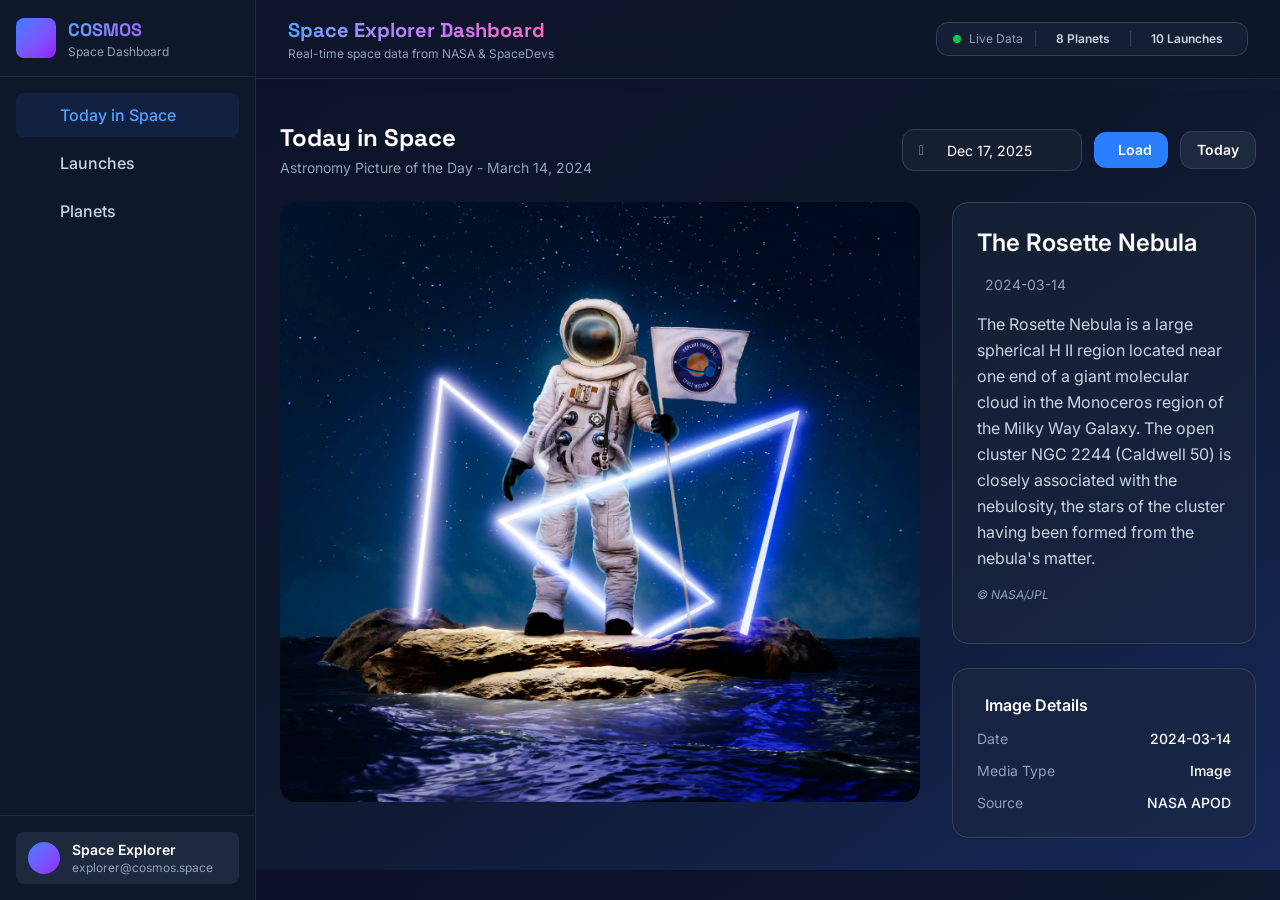
==== Cosmos Space Dashboard/index.html @ 1418f184 "cosmos space dashboard" ====
<!DOCTYPE html>
<html lang="en">
  <head>
    <meta charset="UTF-8" />
    <meta name="viewport" content="width=device-width, initial-scale=1.0" />
    <title>COSMOS - Space Dashboard</title>
    <link rel="icon" href="./assets/images/favicon.png" />
    <script>
      window.FontAwesomeConfig = { autoReplaceSvg: "nest" };
    </script>
    <script
      src="https://cdnjs.cloudflare.com/ajax/libs/font-awesome/6.4.0/js/all.min.js"
      crossorigin="anonymous"
      referrerpolicy="no-referrer"
    ></script>
    <link rel="preconnect" href="https://fonts.googleapis.com" />
    <link rel="preconnect" href="https://fonts.gstatic.com" crossorigin />
    <link
      href="https://fonts.googleapis.com/css2?family=Space+Grotesk:wght@300;400;500;600;700&family=Inter:wght@300;400;500;600;700&display=swap"
      rel="stylesheet"
    />
    <link rel="stylesheet" crossorigin href="./assets/css/style.css" />
  
  </head>
  <body
    class="bg-linear-to-br from-space-dark via-slate-900 to-space-blue font-inter text-white"
  >
    <aside
      id="sidebar"
      class="fixed top-0 left-0 h-full w-64 bg-slate-900 border-r border-slate-800 flex flex-col transition-transform duration-300 sidebar-mobile"
    >
      <div class="p-4 border-b border-slate-800">
        <div class="flex items-center space-x-3">
          <div
            class="w-10 h-10 bg-linear-to-br from-blue-500 to-purple-600 rounded-lg flex items-center justify-center"
          >
            <i class="fas fa-rocket text-white text-lg"></i>
          </div>
          <div>
            <h1
              class="text-lg font-space font-bold bg-linear-to-r from-blue-400 to-purple-500 bg-clip-text text-transparent"
            >
              COSMOS
            </h1>
            <p class="text-xs text-slate-400">Space Dashboard</p>
          </div>
        </div>
      </div>
      <nav class="flex-1 p-4 space-y-1 overflow-y-auto">
        <a
          href="#"
          onclick="showSection('today-in-space');"
          data-section="today-in-space"
          class="nav-link flex items-center space-x-3 px-3 py-2.5 bg-blue-500/10 text-blue-400 rounded-lg font-medium transition-colors"
        >
          <i class="fas fa-image w-5"></i>
          <span>Today in Space</span>
        </a>
        <a
          href="#"
          onclick="showSection('launches');"
          data-section="launches"
          class="nav-link flex items-center space-x-3 px-3 py-2.5 text-slate-300 hover:bg-slate-800 rounded-lg font-medium transition-colors"
        >
          <i class="fas fa-rocket w-5"></i>
          <span>Launches</span>
        </a>
        <a
          href="#"
          data-section="planets"
          onclick="showSection('planets');"
          class="nav-link flex items-center space-x-3 px-3 py-2.5 text-slate-300 hover:bg-slate-800 rounded-lg font-medium transition-colors"
        >
          <i class="fas fa-globe w-5"></i>
          <span>Planets</span>
        </a>
      </nav>
      <div class="p-4 border-t border-slate-800">
        <div
          class="flex items-center space-x-3 px-3 py-2 bg-slate-800 rounded-lg cursor-pointer hover:bg-slate-700 transition-colors"
        >
          <div
            class="w-8 h-8 bg-linear-to-br from-blue-500 to-purple-600 rounded-full flex items-center justify-center"
          >
            <i class="fas fa-user text-white text-sm"></i>
          </div>
          <div class="flex-1">
            <p class="text-sm font-semibold">Space Explorer</p>
            <p class="text-xs text-slate-400">explorer@cosmos.space</p>
          </div>
          <i class="fas fa-ellipsis-v text-slate-400"></i>
        </div>
      </div>
    </aside>
    <header
      id="header"
      class="fixed top-0 left-0 lg:left-64 right-0 z-40 bg-slate-900/95 backdrop-blur-md border-b border-slate-800"
    >
      <div class="px-4 lg:px-8 py-4">
        <div class="flex items-center justify-between">
          <div class="flex items-center space-x-3 lg:space-x-6">
            <button
              id="sidebar-toggle"
              class="lg:hidden w-10 h-10 flex items-center justify-center bg-slate-800 rounded-lg hover:bg-slate-700 transition-colors"
            >
              <i class="fas fa-bars text-white"></i>
            </button>
            <div>
              <h2
                class="text-lg lg:text-xl font-space font-bold bg-linear-to-r from-blue-400 via-purple-400 to-pink-400 bg-clip-text text-transparent"
              >
                Space Explorer Dashboard
              </h2>
              <p class="text-xs text-slate-400 mt-0.5 hidden sm:block">
                Real-time space data from NASA & SpaceDevs
              </p>
            </div>
          </div>
          <div class="flex items-center space-x-2 md:space-x-4">
            <div
              class="flex items-center space-x-2 md:space-x-3 px-2 md:px-4 py-2 bg-slate-800/50 border border-slate-700 rounded-xl"
            >
              <div class="flex items-center space-x-1 md:space-x-2">
                <div
                  class="w-2 h-2 bg-green-500 rounded-full animate-pulse"
                ></div>
                <span class="text-xs text-slate-400 hidden sm:inline"
                  >Live Data</span
                >
              </div>
              <div class="w-px h-4 bg-slate-700 hidden sm:block"></div>
              <div class="flex items-center space-x-1 md:space-x-2">
                <i class="fas fa-globe text-blue-400 text-sm"></i>
                <span
                  class="text-xs text-slate-300 font-semibold hidden sm:inline"
                  >8 Planets</span
                >
                <span class="text-xs text-slate-300 font-semibold sm:hidden"
                  >8</span
                >
              </div>
              <div class="w-px h-4 bg-slate-700 hidden sm:block"></div>
              <div class="flex items-center space-x-1 md:space-x-2">
                <i class="fas fa-rocket text-purple-400 text-sm"></i>
                <span
                  class="text-xs text-slate-300 font-semibold hidden sm:inline"
                  id="launches-count"
                  >10 Launches</span
                >
                <span
                  class="text-xs text-slate-300 font-semibold sm:hidden"
                  id="launches-count-mobile"
                  >10</span
                >
              </div>
            </div>
          </div>
        </div>
      </div>
    </header>

    <div class="ml-0 lg:ml-64 mt-[90px]">
      <section
        id="today-in-space"
        data-section="today-in-space"
        class="app-section min-h-screen py-4 lg:py-8 px-4 lg:px-6 bg-slate-900/50"
      >
        <div class="max-w-7xl mx-auto">
          <div
            class="flex flex-col sm:flex-row sm:items-center sm:justify-between gap-4 mb-6"
          >
            <div>
              <h2 class="text-xl md:text-2xl font-space font-bold mb-1">
                Today in Space
              </h2>
              <p id="apod-date" class="text-slate-400 text-xs md:text-sm">
                Astronomy Picture of the Day - March 14, 2024
              </p>
            </div>
            <div class="flex items-center space-x-2 md:space-x-3">
              <label for="apod-date-input" class="date-input-wrapper">
                <input
                  type="date"
                  id="apod-date-input"
                  class="custom-date-input"
                  value="2024-03-14"
                  max=""
                  min="1995-06-16"
                />
                <span class="text-sm">Dec 17, 2025</span>
              </label>
              <button
                id="load-date-btn"
                class="px-3 md:px-4 py-2 bg-blue-500 rounded-xl hover:bg-blue-600 transition-colors font-semibold text-sm flex items-center space-x-1 md:space-x-2"
              >
                <i class="fas fa-search"></i>
                <span class="hidden sm:inline">Load</span>
              </button>
              <button
                id="today-apod-btn"
                class="px-3 md:px-4 py-2 bg-slate-800 border border-slate-700 rounded-xl hover:bg-slate-700 transition-colors font-semibold text-sm"
              >
                Today
              </button>
            </div>
          </div>
          <div class="grid grid-cols-1 xl:grid-cols-3 gap-4 md:gap-6 lg:gap-8">
            <div class="xl:col-span-2">
              <div
                id="apod-image-container"
                class="relative rounded-2xl overflow-hidden group h-[300px] md:h-[400px] lg:h-[600px] bg-slate-800/50 flex items-center justify-center"
              >
                <div id="apod-loading" class="text-center hidden">
                  <i
                    class="fas fa-spinner fa-spin text-4xl text-blue-400 mb-4"
                  ></i>
                  <p class="text-slate-400">Loading today's image...</p>
                </div>
                <!-- Using a placeholder image or one from assets if available. Using a reliable external placeholder for now or a relative path if we knew one. Sticking to a colored placeholder div if no image, but let's try a realistic placeholder or just the rocket icon style used elsewhere if we want to be safe. But user wants design. I'll use a relative path assuming assets exist or a generic space placeholder. -->
                <img
                  id="apod-image"
                  class="w-full h-full object-cover"
                  src="./assets/images/placeholder.webp"
                  alt="Astronomy Picture of the Day"
                />
                <div
                  class="absolute inset-0 bg-linear-to-t from-black/80 via-transparent to-transparent opacity-0 group-hover:opacity-100 transition-opacity"
                >
                  <div class="absolute bottom-6 left-6 right-6">
                    <button
                      class="w-full py-3 bg-white/10 backdrop-blur-md rounded-lg font-semibold hover:bg-white/20 transition-colors"
                    >
                      <i class="fas fa-expand mr-2"></i>View Full Resolution
                    </button>
                  </div>
                </div>
              </div>
            </div>
            <div class="space-y-4 md:space-y-6">
              <div
                class="bg-slate-800/50 border border-slate-700 rounded-xl md:rounded-2xl p-4 md:p-6"
              >
                <h3
                  id="apod-title"
                  class="text-lg md:text-2xl font-semibold mb-3 md:mb-4"
                >
                  The Rosette Nebula
                </h3>
                <div
                  class="flex items-center space-x-4 mb-4 text-sm text-slate-400"
                >
                  <span id="apod-date-detail"
                    ><i class="far fa-calendar mr-2"></i>
                    
                    <span class="date-text">2024-03-14</span>
                    </span
                  >
                </div>
                <p
                  id="apod-explanation"
                  class="text-slate-300 leading-relaxed mb-4"
                >
                  The Rosette Nebula is a large spherical H II region located
                  near one end of a giant molecular cloud in the Monoceros
                  region of the Milky Way Galaxy. The open cluster NGC 2244
                  (Caldwell 50) is closely associated with the nebulosity, the
                  stars of the cluster having been formed from the nebula's
                  matter.
                </p>
                <div
                  id="apod-copyright"
                  class="text-xs text-slate-400 italic mb-4"
                >
                  &copy; NASA/JPL
                </div>
              </div>
              <div
                class="bg-slate-800/50 border border-slate-700 rounded-2xl p-6"
              >
                <h4 class="font-semibold mb-3 flex items-center">
                  <i class="fas fa-info-circle text-blue-400 mr-2"></i>
                  Image Details
                </h4>
                <div class="space-y-3 text-sm">
                  <div class="flex justify-between">
                    <span class="text-slate-400">Date</span>
                    <span id="apod-date-info" class="font-medium"
                      >2024-03-14</span
                    >
                  </div>
                  <div class="flex justify-between">
                    <span class="text-slate-400">Media Type</span>
                    <span id="apod-media-type" class="font-medium">Image</span>
                  </div>
                  <div class="flex justify-between">
                    <span class="text-slate-400">Source</span>
                    <span class="font-medium">NASA APOD</span>
                  </div>
                </div>
              </div>
            </div>
          </div>
        </div>
      </section>

      <section
        id="launches"
        data-section="launches"
        class="app-section hidden py-4 lg:py-8 px-4 lg:px-6 bg-slate-900/50"
      >
        <div class="max-w-7xl mx-auto">
          <div class="mb-6 md:mb-8">
            <h2 class="text-2xl md:text-3xl font-space font-bold mb-2">
              Upcoming Launches
            </h2>
            <p class="text-slate-400 text-sm md:text-base">
              Real-time tracking of the next missions to space
            </p>
          </div>
          <div id="featured-launch" class="mb-8">
            <!-- STATIC FEATURED LAUNCH -->
            <div
              class="relative bg-slate-800/30 border border-slate-700 rounded-3xl overflow-hidden group hover:border-blue-500/50 transition-all"
            >
              <div
                class="absolute inset-0 bg-linear-to-r from-blue-500/10 via-purple-500/10 to-pink-500/10 opacity-0 group-hover:opacity-100 transition-opacity"
              ></div>
              <div class="relative grid grid-cols-1 lg:grid-cols-2 gap-6 p-8">
                <div class="flex flex-col justify-between">
                  <div>
                    <div class="flex items-center gap-3 mb-4">
                      <span
                        class="px-4 py-1.5 bg-blue-500/20 text-blue-400 rounded-full text-sm font-semibold flex items-center gap-2"
                      >
                        <i class="fas fa-star"></i>
                        Featured Launch
                      </span>
                      <span
                        class="px-4 py-1.5 bg-green-500/20 text-green-400 rounded-full text-sm font-semibold"
                      >
                        Go
                      </span>
                    </div>
                    <h3 class="text-3xl font-bold mb-3 leading-tight">
                      Starship Flight 3
                    </h3>
                    <div
                      class="flex flex-col xl:flex-row xl:items-center gap-4 mb-6 text-slate-400"
                    >
                      <div class="flex items-center gap-2">
                        <i class="fas fa-building"></i>
                        <span>SpaceX</span>
                      </div>
                      <div class="flex items-center gap-2">
                        <i class="fas fa-rocket"></i>
                        <span>Starship</span>
                      </div>
                    </div>
                    <div
                      class="inline-flex items-center gap-3 px-6 py-3 bg-linear-to-r from-blue-500/20 to-purple-500/20 rounded-xl mb-6"
                    >
                      <i class="fas fa-clock text-2xl text-blue-400"></i>
                      <div>
                        <p class="text-2xl font-bold text-blue-400">2</p>
                        <p class="text-xs text-slate-400">Days Until Launch</p>
                      </div>
                    </div>
                    <div class="grid xl:grid-cols-2 gap-4 mb-6">
                      <div class="bg-slate-900/50 rounded-xl p-4">
                        <p
                          class="text-xs text-slate-400 mb-1 flex items-center gap-2"
                        >
                          <i class="fas fa-calendar"></i>
                          Launch Date
                        </p>
                        <p class="font-semibold">March 14, 2024</p>
                      </div>
                      <div class="bg-slate-900/50 rounded-xl p-4">
                        <p
                          class="text-xs text-slate-400 mb-1 flex items-center gap-2"
                        >
                          <i class="fas fa-clock"></i>
                          Launch Time
                        </p>
                        <p class="font-semibold">12:00 PM UTC</p>
                      </div>
                      <div class="bg-slate-900/50 rounded-xl p-4">
                        <p
                          class="text-xs text-slate-400 mb-1 flex items-center gap-2"
                        >
                          <i class="fas fa-map-marker-alt"></i>
                          Location
                        </p>
                        <p class="font-semibold text-sm">Starbase, Texas</p>
                      </div>
                      <div class="bg-slate-900/50 rounded-xl p-4">
                        <p
                          class="text-xs text-slate-400 mb-1 flex items-center gap-2"
                        >
                          <i class="fas fa-globe"></i>
                          Country
                        </p>
                        <p class="font-semibold">USA</p>
                      </div>
                    </div>
                    <p class="text-slate-300 leading-relaxed mb-6">
                      The third integrated flight test of Starship. The
                      prototype for the heavy-lift launch vehicle is currently
                      being built by SpaceX.
                    </p>
                  </div>
                  <div class="flex flex-col md:flex-row gap-3">
                    <button
                      class="flex-1 self-start md:self-center px-6 py-3 bg-blue-500 rounded-xl hover:bg-blue-600 transition-colors font-semibold flex items-center justify-center gap-2"
                    >
                      <i class="fas fa-info-circle"></i>
                      View Full Details
                    </button>
                    <div class="icons self-end md:self-center">
                      <button
                        class="px-4 py-3 bg-slate-700 rounded-xl hover:bg-slate-600 transition-colors"
                      >
                        <i class="far fa-heart"></i>
                      </button>
                      <button
                        class="px-4 py-3 bg-slate-700 rounded-xl hover:bg-slate-600 transition-colors"
                      >
                        <i class="fas fa-bell"></i>
                      </button>
                    </div>
                  </div>
                </div>
                <div class="relative">
                  <div
                    class=" relative h-full min-h-[400px] rounded-2xl overflow-hidden bg-slate-900/50"
                  >
                    <img
                      src="https://images.unsplash.com/photo-1511485977113-f34c92461ad9?ixlib=rb-4.0.3&ixid=M3wxMjA3fDB8MHxwaG90by1wYWdlfHx8fGVufDB8fHx8fA%3D%3D&auto=format&fit=crop&w=1170&q=80"
                      alt="Launch Image"
                      class="w-full h-full object-cover img-launch"
                    />
                    <!-- Placeholder image/icon since we can't load external images reliably without correct URLs -->
                    <div
                      class="flex items-center justify-center h-full min-h-[400px] bg-slate-800"
                    >
                      <i class="fas fa-rocket text-9xl text-slate-700/50"></i>
                    </div>
                    <div
                      class="absolute inset-0 bg-linear-to-t from-slate-900 via-transparent to-transparent"
                    ></div>
                  </div>
                </div>
              </div>
            </div>
          </div>
          <div class="mb-6">
            <h3 class="text-xl font-semibold mb-4">All Upcoming Launches</h3>
          </div>
          <div
            id="launches-grid"
            class="grid grid-cols-1 md:grid-cols-2 lg:grid-cols-3 gap-6"
          >
            <!-- STATIC LAUNCH CARD 1 -->
            <div
              class="bg-slate-800/50 border border-slate-700 rounded-2xl overflow-hidden hover:border-blue-500/30 transition-all group cursor-pointer"
            >
              <div
                class="relative h-48 bg-slate-900/50 flex items-center justify-center"
              >
                <i class="fas fa-space-shuttle text-5xl text-slate-700"></i>
                <div class="absolute top-3 right-3">
                  <span
                    class="px-3 py-1 bg-green-500/90 text-white backdrop-blur-sm rounded-full text-xs font-semibold"
                  >
                    Go
                  </span>
                </div>
              </div>
              <div class="p-5">
                <div class="mb-3">
                  <h4
                    class="font-bold text-lg mb-2 line-clamp-2 group-hover:text-blue-400 transition-colors"
                  >
                    Falcon 9 Block 5 | Starlink Group 6-44
                  </h4>
                  <p class="text-sm text-slate-400 flex items-center gap-2">
                    <i class="fas fa-building text-xs"></i>
                    SpaceX
                  </p>
                </div>
                <div class="space-y-2 mb-4">
                  <div class="flex items-center gap-2 text-sm">
                    <i class="fas fa-calendar text-slate-500 w-4"></i>
                    <span class="text-slate-300">Mar 15, 2024</span>
                  </div>
                  <div class="flex items-center gap-2 text-sm">
                    <i class="fas fa-clock text-slate-500 w-4"></i>
                    <span class="text-slate-300">23:00 UTC</span>
                  </div>
                  <div class="flex items-center gap-2 text-sm">
                    <i class="fas fa-rocket text-slate-500 w-4"></i>
                    <span class="text-slate-300">Falcon 9</span>
                  </div>
                  <div class="flex items-center gap-2 text-sm">
                    <i class="fas fa-map-marker-alt text-slate-500 w-4"></i>
                    <span class="text-slate-300 line-clamp-1">KSC, LC-39A</span>
                  </div>
                </div>
                <div
                  class="flex items-center gap-2 pt-4 border-t border-slate-700"
                >
                  <button
                    class="flex-1 px-4 py-2 bg-slate-700 rounded-lg hover:bg-slate-600 transition-colors text-sm font-semibold"
                  >
                    Details
                  </button>
                  <button
                    class="px-3 py-2 bg-slate-700 rounded-lg hover:bg-slate-600 transition-colors"
                  >
                    <i class="far fa-heart"></i>
                  </button>
                </div>
              </div>
            </div>
            <!-- STATIC LAUNCH CARD 2 -->
            <div
              class="bg-slate-800/50 border border-slate-700 rounded-2xl overflow-hidden hover:border-blue-500/30 transition-all group cursor-pointer"
            >
              <div
                class="relative h-48 bg-slate-900/50 flex items-center justify-center"
              >
                <i class="fas fa-rocket text-5xl text-slate-700"></i>
                <div class="absolute top-3 right-3">
                  <span
                    class="px-3 py-1 bg-yellow-500/90 text-white backdrop-blur-sm rounded-full text-xs font-semibold"
                  >
                    TBC
                  </span>
                </div>
              </div>
              <div class="p-5">
                <div class="mb-3">
                  <h4
                    class="font-bold text-lg mb-2 line-clamp-2 group-hover:text-blue-400 transition-colors"
                  >
                    Electron | "Owl Night Long"
                  </h4>
                  <p class="text-sm text-slate-400 flex items-center gap-2">
                    <i class="fas fa-building text-xs"></i>
                    Rocket Lab
                  </p>
                </div>
                <div class="space-y-2 mb-4">
                  <div class="flex items-center gap-2 text-sm">
                    <i class="fas fa-calendar text-slate-500 w-4"></i>
                    <span class="text-slate-300">Mar 16, 2024</span>
                  </div>
                  <div class="flex items-center gap-2 text-sm">
                    <i class="fas fa-clock text-slate-500 w-4"></i>
                    <span class="text-slate-300">09:15 UTC</span>
                  </div>
                  <div class="flex items-center gap-2 text-sm">
                    <i class="fas fa-rocket text-slate-500 w-4"></i>
                    <span class="text-slate-300">Electron</span>
                  </div>
                  <div class="flex items-center gap-2 text-sm">
                    <i class="fas fa-map-marker-alt text-slate-500 w-4"></i>
                    <span class="text-slate-300 line-clamp-1"
                      >Mahia Peninsula, NZ</span
                    >
                  </div>
                </div>
                <div
                  class="flex items-center gap-2 pt-4 border-t border-slate-700"
                >
                  <button
                    class="flex-1 px-4 py-2 bg-slate-700 rounded-lg hover:bg-slate-600 transition-colors text-sm font-semibold"
                  >
                    Details
                  </button>
                  <button
                    class="px-3 py-2 bg-slate-700 rounded-lg hover:bg-slate-600 transition-colors"
                  >
                    <i class="far fa-heart"></i>
                  </button>
                </div>
              </div>
            </div>
            <!-- STATIC LAUNCH CARD 3 -->
            <div
              class="bg-slate-800/50 border border-slate-700 rounded-2xl overflow-hidden hover:border-blue-500/30 transition-all group cursor-pointer"
            >
              <div
                class="relative h-48 bg-slate-900/50 flex items-center justify-center"
              >
                <i class="fas fa-satellite-dish text-5xl text-slate-700"></i>
                <div class="absolute top-3 right-3">
                  <span
                    class="px-3 py-1 bg-blue-500/90 text-white backdrop-blur-sm rounded-full text-xs font-semibold"
                  >
                    TBD
                  </span>
                </div>
              </div>
              <div class="p-5">
                <div class="mb-3">
                  <h4
                    class="font-bold text-lg mb-2 line-clamp-2 group-hover:text-blue-400 transition-colors"
                  >
                    Ariane 6 | Maiden Flight
                  </h4>
                  <p class="text-sm text-slate-400 flex items-center gap-2">
                    <i class="fas fa-building text-xs"></i>
                    Arianespace
                  </p>
                </div>
                <div class="space-y-2 mb-4">
                  <div class="flex items-center gap-2 text-sm">
                    <i class="fas fa-calendar text-slate-500 w-4"></i>
                    <span class="text-slate-300">June 2024</span>
                  </div>
                  <div class="flex items-center gap-2 text-sm">
                    <i class="fas fa-clock text-slate-500 w-4"></i>
                    <span class="text-slate-300">TBD</span>
                  </div>
                  <div class="flex items-center gap-2 text-sm">
                    <i class="fas fa-rocket text-slate-500 w-4"></i>
                    <span class="text-slate-300">Ariane 62</span>
                  </div>
                  <div class="flex items-center gap-2 text-sm">
                    <i class="fas fa-map-marker-alt text-slate-500 w-4"></i>
                    <span class="text-slate-300 line-clamp-1"
                      >Guiana Space Centre</span
                    >
                  </div>
                </div>
                <div
                  class="flex items-center gap-2 pt-4 border-t border-slate-700"
                >
                  <button
                    class="flex-1 px-4 py-2 bg-slate-700 rounded-lg hover:bg-slate-600 transition-colors text-sm font-semibold"
                  >
                    Details
                  </button>
                  <button
                    class="px-3 py-2 bg-slate-700 rounded-lg hover:bg-slate-600 transition-colors"
                  >
                    <i class="far fa-heart"></i>
                  </button>
                </div>
              </div>
            </div>
          </div>
        </div>
      </section>

      <section
        id="planets"
        data-section="planets"
        class="app-section hidden py-4 lg:py-8 px-4 lg:px-6 bg-slate-900/50"
      >
        <div class="max-w-7xl mx-auto">
          <div class="mb-4 md:mb-6">
            <h2 class="text-xl md:text-2xl font-space font-bold mb-1">
              Explore Our Solar System
            </h2>
            <p class="text-slate-400 text-xs md:text-sm">
              Discover the planets, moons, and celestial bodies in our cosmic
              neighborhood
            </p>
          </div>
          <div
            id="planets-grid"
            class="grid grid-cols-2 sm:grid-cols-4 md:grid-cols-4 xl:grid-cols-8 gap-3 md:gap-4 mb-8 md:mb-12"
          >
            <!-- Mercury -->
            <div
              class="planet-card bg-slate-800/50 border border-slate-700 rounded-2xl p-4 transition-all cursor-pointer group"
              data-planet-id="mercury"
              style="--planet-color: #eab308"
              onmouseover="this.style.borderColor='#eab30880'"
              onmouseout="this.style.borderColor='#334155'"
            >
              <div class="relative mb-3 h-24 flex items-center justify-center">
                <img
                  class="w-20 h-20 object-contain group-hover:scale-110 transition-transform"
                  src="./assets/images/mercury.png"
                  alt="Mercury"
                />
              </div>
              <h4 class="font-semibold text-center text-sm">Mercury</h4>
              <p class="text-xs text-slate-400 text-center">0.39 AU</p>
            </div>
            <!-- Venus -->
            <div
              class="planet-card bg-slate-800/50 border border-slate-700 rounded-2xl p-4 transition-all cursor-pointer group"
              data-planet-id="venus"
              style="--planet-color: #f97316"
              onmouseover="this.style.borderColor='#f9731680'"
              onmouseout="this.style.borderColor='#334155'"
            >
              <div class="relative mb-3 h-24 flex items-center justify-center">
                <img
                  class="w-20 h-20 object-contain group-hover:scale-110 transition-transform"
                  src="./assets/images/venus.png"
                  alt="Venus"
                />
              </div>
              <h4 class="font-semibold text-center text-sm">Venus</h4>
              <p class="text-xs text-slate-400 text-center">0.72 AU</p>
            </div>
            <!-- Earth -->
            <div
              class="planet-card bg-slate-800/50 border border-slate-700 rounded-2xl p-4 transition-all cursor-pointer group"
              data-planet-id="earth"
              style="--planet-color: #3b82f6"
              onmouseover="this.style.borderColor='#3b82f680'"
              onmouseout="this.style.borderColor='#334155'"
            >
              <div class="relative mb-3 h-24 flex items-center justify-center">
                <img
                  class="w-20 h-20 object-contain group-hover:scale-110 transition-transform"
                  src="./assets/images/earth.png"
                  alt="Earth"
                />
              </div>
              <h4 class="font-semibold text-center text-sm">Earth</h4>
              <p class="text-xs text-slate-400 text-center">1.00 AU</p>
            </div>
            <!-- Mars -->
            <div
              class="planet-card bg-slate-800/50 border border-slate-700 rounded-2xl p-4 transition-all cursor-pointer group"
              data-planet-id="mars"
              style="--planet-color: #ef4444"
              onmouseover="this.style.borderColor='#ef444480'"
              onmouseout="this.style.borderColor='#334155'"
            >
              <div class="relative mb-3 h-24 flex items-center justify-center">
                <img
                  class="w-20 h-20 object-contain group-hover:scale-110 transition-transform"
                  src="./assets/images/mars.png"
                  alt="Mars"
                />
              </div>
              <h4 class="font-semibold text-center text-sm">Mars</h4>
              <p class="text-xs text-slate-400 text-center">1.52 AU</p>
            </div>
            <!-- Jupiter -->
            <div
              class="planet-card bg-slate-800/50 border border-slate-700 rounded-2xl p-4 transition-all cursor-pointer group"
              data-planet-id="jupiter"
              style="--planet-color: #fb923c"
              onmouseover="this.style.borderColor='#fb923c80'"
              onmouseout="this.style.borderColor='#334155'"
            >
              <div class="relative mb-3 h-24 flex items-center justify-center">
                <img
                  class="w-20 h-20 object-contain group-hover:scale-110 transition-transform"
                  src="./assets/images/jupiter.png"
                  alt="Jupiter"
                />
              </div>
              <h4 class="font-semibold text-center text-sm">Jupiter</h4>
              <p class="text-xs text-slate-400 text-center">5.20 AU</p>
            </div>
            <!-- Saturn -->
            <div
              class="planet-card bg-slate-800/50 border border-slate-700 rounded-2xl p-4 transition-all cursor-pointer group"
              data-planet-id="saturn"
              style="--planet-color: #facc15"
              onmouseover="this.style.borderColor='#facc1580'"
              onmouseout="this.style.borderColor='#334155'"
            >
              <div class="relative mb-3 h-24 flex items-center justify-center">
                <img
                  class="w-20 h-20 object-contain group-hover:scale-110 transition-transform"
                  src="./assets/images/saturn.png"
                  alt="Saturn"
                />
              </div>
              <h4 class="font-semibold text-center text-sm">Saturn</h4>
              <p class="text-xs text-slate-400 text-center">9.58 AU</p>
            </div>
            <!-- Uranus -->
            <div
              class="planet-card bg-slate-800/50 border border-slate-700 rounded-2xl p-4 transition-all cursor-pointer group"
              data-planet-id="uranus"
              style="--planet-color: #06b6d4"
              onmouseover="this.style.borderColor='#06b6d480'"
              onmouseout="this.style.borderColor='#334155'"
            >
              <div class="relative mb-3 h-24 flex items-center justify-center">
                <img
                  class="w-20 h-20 object-contain group-hover:scale-110 transition-transform"
                  src="./assets/images/uranus.png"
                  alt="Uranus"
                />
              </div>
              <h4 class="font-semibold text-center text-sm">Uranus</h4>
              <p class="text-xs text-slate-400 text-center">19.22 AU</p>
            </div>
            <!-- Neptune -->
            <div
              class="planet-card bg-slate-800/50 border border-slate-700 rounded-2xl p-4 transition-all cursor-pointer group"
              data-planet-id="neptune"
              style="--planet-color: #2563eb"
              onmouseover="this.style.borderColor='#2563eb80'"
              onmouseout="this.style.borderColor='#334155'"
            >
              <div class="relative mb-3 h-24 flex items-center justify-center">
                <img
                  class="w-20 h-20 object-contain group-hover:scale-110 transition-transform"
                  src="./assets/images/neptune.png"
                  alt="Neptune"
                />
              </div>
              <h4 class="font-semibold text-center text-sm">Neptune</h4>
              <p class="text-xs text-slate-400 text-center">30.05 AU</p>
            </div>
          </div>
          <div class="grid grid-cols-1 xl:grid-cols-3 gap-4 md:gap-6">
            <div
              class="xl:col-span-2 bg-slate-800/50 border border-slate-700 rounded-xl md:rounded-2xl p-4 md:p-6 lg:p-8"
            >
              <div
                class="flex flex-col xl:flex-row xl:items-start space-y-4 xl:space-y-0"
              >
                <div
                  class="relative h-48 w-48 md:h-64 md:w-64 shrink-0 mx-auto xl:mr-6"
                >
                  <img
                    id="planet-detail-image"
                    class="w-full h-full object-contain"
                    src="./assets/images/earth.png"
                    alt="earth planet detailed realistic render with clouds and continents"
                  />
                </div>
                <div class="flex-1">
                  <div class="flex items-center justify-between mb-3 md:mb-4">
                    <h3
                      id="planet-detail-name"
                      class="text-2xl md:text-3xl font-space font-bold"
                    >
                      Earth
                    </h3>
                    <button
                      class="w-10 h-10 bg-slate-700 rounded-lg hover:bg-slate-600 transition-colors"
                    >
                      <i class="far fa-heart"></i>
                    </button>
                  </div>
                  <p
                    id="planet-detail-description"
                    class="text-slate-300 mb-4 md:mb-6 leading-relaxed text-sm md:text-base"
                  >
                    Earth is the third planet from the Sun and the only
                    astronomical object known to harbor life. About 29% of
                    Earth's surface is land consisting of continents and
                    islands. The remaining 71% is covered with water, mostly by
                    oceans, seas, gulfs, and other salt-water bodies, but also
                    by lakes, rivers, and other fresh water, which together
                    constitute the hydrosphere.
                  </p>
                </div>
              </div>
              <div class="grid grid-cols-2 gap-2 md:gap-4 mt-4">
                <div class="bg-slate-900/50 rounded-lg p-3 md:p-4">
                  <p
                    class="text-xs text-slate-400 mb-1 flex items-center gap-1"
                  >
                    <i class="fas fa-ruler text-xs"></i>
                    <span class="text-xs">Semimajor Axis</span>
                  </p>
                  <p
                    id="planet-distance"
                    class="text-sm md:text-lg font-semibold"
                  >
                    149.6M km
                  </p>
                </div>
                <div class="bg-slate-900/50 rounded-lg p-4">
                  <p
                    class="text-xs text-slate-400 mb-1 flex items-center gap-1"
                  >
                    <i class="fas fa-circle"></i>
                    Mean Radius
                  </p>
                  <p id="planet-radius" class="text-lg font-semibold">
                    6,371 km
                  </p>
                </div>
                <div class="bg-slate-900/50 rounded-lg p-4">
                  <p
                    class="text-xs text-slate-400 mb-1 flex items-center gap-1"
                  >
                    <i class="fas fa-weight"></i>
                    Mass
                  </p>
                  <p id="planet-mass" class="text-lg font-semibold">
                    5.97 × 10²⁴ kg
                  </p>
                </div>
                <div class="bg-slate-900/50 rounded-lg p-4">
                  <p
                    class="text-xs text-slate-400 mb-1 flex items-center gap-1"
                  >
                    <i class="fas fa-compress"></i>
                    Density
                  </p>
                  <p id="planet-density" class="text-lg font-semibold">
                    5.51 g/cm³
                  </p>
                </div>
                <div class="bg-slate-900/50 rounded-lg p-4">
                  <p
                    class="text-xs text-slate-400 mb-1 flex items-center gap-1"
                  >
                    <i class="fas fa-sync-alt"></i>
                    Orbital Period
                  </p>
                  <p id="planet-orbital-period" class="text-lg font-semibold">
                    365.25 days
                  </p>
                </div>
                <div class="bg-slate-900/50 rounded-lg p-4">
                  <p
                    class="text-xs text-slate-400 mb-1 flex items-center gap-1"
                  >
                    <i class="fas fa-redo"></i>
                    Rotation Period
                  </p>
                  <p id="planet-rotation" class="text-lg font-semibold">
                    24 hours
                  </p>
                </div>
                <div class="bg-slate-900/50 rounded-lg p-4">
                  <p
                    class="text-xs text-slate-400 mb-1 flex items-center gap-1"
                  >
                    <i class="fas fa-moon"></i>
                    Moons
                  </p>
                  <p id="planet-moons" class="text-lg font-semibold">1</p>
                </div>
                <div class="bg-slate-900/50 rounded-lg p-4">
                  <p
                    class="text-xs text-slate-400 mb-1 flex items-center gap-1"
                  >
                    <i class="fas fa-arrows-alt-v"></i>
                    Gravity
                  </p>
                  <p id="planet-gravity" class="text-lg font-semibold">
                    9.8 m/s²
                  </p>
                </div>
              </div>
            </div>
            <div class="space-y-6">
              <div
                class="bg-slate-800/50 border border-slate-700 rounded-2xl p-6"
              >
                <h4 class="font-semibold mb-4 flex items-center">
                  <i class="fas fa-user-astronaut text-purple-400 mr-2"></i>
                  Discovery Info
                </h4>
                <div class="space-y-3 text-sm">
                  <div
                    class="flex justify-between items-center py-2 border-b border-slate-700"
                  >
                    <span class="text-slate-400">Discovered By</span>
                    <span
                      id="planet-discoverer"
                      class="font-semibold text-right"
                      >Known since antiquity</span
                    >
                  </div>
                  <div
                    class="flex justify-between items-center py-2 border-b border-slate-700"
                  >
                    <span class="text-slate-400">Discovery Date</span>
                    <span id="planet-discovery-date" class="font-semibold"
                      >Ancient</span
                    >
                  </div>
                  <div
                    class="flex justify-between items-center py-2 border-b border-slate-700"
                  >
                    <span class="text-slate-400">Body Type</span>
                    <span id="planet-body-type" class="font-semibold"
                      >Planet</span
                    >
                  </div>
                  <div class="flex justify-between items-center py-2">
                    <span class="text-slate-400">Volume</span>
                    <span id="planet-volume" class="font-semibold">N/A</span>
                  </div>
                </div>
              </div>
              <div
                class="bg-slate-800/50 border border-slate-700 rounded-2xl p-6"
              >
                <h4 class="font-semibold mb-4 flex items-center">
                  <i class="fas fa-lightbulb text-yellow-400 mr-2"></i>
                  Quick Facts
                </h4>
                <ul id="planet-facts" class="space-y-3 text-sm">
                  <li class="flex items-start">
                    <i class="fas fa-check text-green-400 mt-1 mr-2"></i>
                    <span class="text-slate-300"
                      >Only known planet with liquid water</span
                    >
                  </li>
                  <li class="flex items-start">
                    <i class="fas fa-check text-green-400 mt-1 mr-2"></i>
                    <span class="text-slate-300"
                      >Atmosphere contains 78% nitrogen</span
                    >
                  </li>
                  <li class="flex items-start">
                    <i class="fas fa-check text-green-400 mt-1 mr-2"></i>
                    <span class="text-slate-300"
                      >Magnetic field protects from solar wind</span
                    >
                  </li>
                  <li class="flex items-start">
                    <i class="fas fa-check text-green-400 mt-1 mr-2"></i>
                    <span class="text-slate-300"
                      >Formed 4.54 billion years ago</span
                    >
                  </li>
                </ul>
              </div>
              <div
                class="bg-slate-800/50 border border-slate-700 rounded-2xl p-6"
              >
                <h4 class="font-semibold mb-4 flex items-center">
                  <i class="fas fa-satellite text-blue-400 mr-2"></i>
                  Orbital Characteristics
                </h4>
                <div class="space-y-3 text-sm">
                  <div
                    class="flex justify-between items-center py-2 border-b border-slate-700"
                  >
                    <span class="text-slate-400">Perihelion</span>
                    <span id="planet-perihelion" class="font-semibold"
                      >147.1M km</span
                    >
                  </div>
                  <div
                    class="flex justify-between items-center py-2 border-b border-slate-700"
                  >
                    <span class="text-slate-400">Aphelion</span>
                    <span id="planet-aphelion" class="font-semibold"
                      >152.1M km</span
                    >
                  </div>
                  <div
                    class="flex justify-between items-center py-2 border-b border-slate-700"
                  >
                    <span class="text-slate-400">Eccentricity</span>
                    <span id="planet-eccentricity" class="font-semibold"
                      >0.0167</span
                    >
                  </div>
                  <div
                    class="flex justify-between items-center py-2 border-b border-slate-700"
                  >
                    <span class="text-slate-400">Inclination</span>
                    <span id="planet-inclination" class="font-semibold"
                      >0.00°</span
                    >
                  </div>
                  <div
                    class="flex justify-between items-center py-2 border-b border-slate-700"
                  >
                    <span class="text-slate-400">Axial Tilt</span>
                    <span id="planet-axial-tilt" class="font-semibold"
                      >23.44°</span
                    >
                  </div>
                  <div
                    class="flex justify-between items-center py-2 border-b border-slate-700"
                  >
                    <span class="text-slate-400">Avg Temperature</span>
                    <span id="planet-temp" class="font-semibold">15°C</span>
                  </div>
                  <div class="flex justify-between items-center py-2">
                    <span class="text-slate-400">Escape Velocity</span>
                    <span id="planet-escape" class="font-semibold"
                      >11.2 km/s</span
                    >
                  </div>
                </div>
              </div>
              <button
                class="w-full py-3 bg-blue-500 rounded-lg hover:bg-blue-600 transition-colors font-semibold"
              >
                <i class="fas fa-book mr-2"></i>Learn More
              </button>
            </div>
          </div>
          <div class="mt-8">
            <h2 class="text-xl md:text-2xl font-space font-bold mb-4 md:mb-6">
              Planet Comparison
            </h2>
            <div
              class="bg-slate-800/50 border border-slate-700 rounded-xl md:rounded-2xl overflow-hidden"
            >
              <div class="overflow-x-auto custom-scrollbar">
                <table class="w-full min-w-[800px]">
                  <thead class="bg-slate-900/50">
                    <tr>
                      <th
                        class="px-4 md:px-6 py-3 md:py-4 text-left text-xs md:text-sm font-semibold whitespace-nowrap sticky left-0 bg-slate-900 z-10"
                      >
                        Planet
                      </th>
                      <th
                        class="px-4 md:px-6 py-3 md:py-4 text-left text-xs md:text-sm font-semibold whitespace-nowrap"
                      >
                        Distance (AU)
                      </th>
                      <th
                        class="px-4 md:px-6 py-3 md:py-4 text-left text-xs md:text-sm font-semibold whitespace-nowrap"
                      >
                        Diameter (km)
                      </th>
                      <th
                        class="px-4 md:px-6 py-3 md:py-4 text-left text-xs md:text-sm font-semibold whitespace-nowrap"
                      >
                        Mass (Earth=1)
                      </th>
                      <th
                        class="px-4 md:px-6 py-3 md:py-4 text-left text-xs md:text-sm font-semibold whitespace-nowrap"
                      >
                        Orbital Period
                      </th>
                      <th
                        class="px-4 md:px-6 py-3 md:py-4 text-left text-xs md:text-sm font-semibold whitespace-nowrap"
                      >
                        Moons
                      </th>
                      <th
                        class="px-4 md:px-6 py-3 md:py-4 text-left text-xs md:text-sm font-semibold whitespace-nowrap"
                      >
                        Type
                      </th>
                    </tr>
                  </thead>
                  <tbody
                    id="planet-comparison-tbody"
                    class="divide-y divide-slate-700"
                  >
                    <!-- Mercury -->
                    <tr class="hover:bg-slate-800/30 transition-colors">
                      <td
                        class="px-4 md:px-6 py-3 md:py-4 sticky left-0 bg-slate-800 z-10"
                      >
                        <div class="flex items-center space-x-2 md:space-x-3">
                          <div
                            class="w-6 h-6 md:w-8 md:h-8 rounded-full flex-shrink-0"
                            style="background-color: #eab308"
                          ></div>
                          <span
                            class="font-semibold text-sm md:text-base whitespace-nowrap"
                            >Mercury</span
                          >
                        </div>
                      </td>
                      <td
                        class="px-4 md:px-6 py-3 md:py-4 text-slate-300 text-sm md:text-base whitespace-nowrap"
                      >
                        0.39
                      </td>
                      <td
                        class="px-4 md:px-6 py-3 md:py-4 text-slate-300 text-sm md:text-base whitespace-nowrap"
                      >
                        4,879
                      </td>
                      <td
                        class="px-4 md:px-6 py-3 md:py-4 text-slate-300 text-sm md:text-base whitespace-nowrap"
                      >
                        0.055
                      </td>
                      <td
                        class="px-4 md:px-6 py-3 md:py-4 text-slate-300 text-sm md:text-base whitespace-nowrap"
                      >
                        88 days
                      </td>
                      <td
                        class="px-4 md:px-6 py-3 md:py-4 text-slate-300 text-sm md:text-base whitespace-nowrap"
                      >
                        0
                      </td>
                      <td class="px-4 md:px-6 py-3 md:py-4 whitespace-nowrap">
                        <span
                          class="px-2 py-1 rounded text-xs bg-orange-500/50 text-orange-200"
                          >Terrestrial</span
                        >
                      </td>
                    </tr>
                    <!-- Venus -->
                    <tr class="hover:bg-slate-800/30 transition-colors">
                      <td
                        class="px-4 md:px-6 py-3 md:py-4 sticky left-0 bg-slate-800 z-10"
                      >
                        <div class="flex items-center space-x-2 md:space-x-3">
                          <div
                            class="w-6 h-6 md:w-8 md:h-8 rounded-full flex-shrink-0"
                            style="background-color: #f97316"
                          ></div>
                          <span
                            class="font-semibold text-sm md:text-base whitespace-nowrap"
                            >Venus</span
                          >
                        </div>
                      </td>
                      <td
                        class="px-4 md:px-6 py-3 md:py-4 text-slate-300 text-sm md:text-base whitespace-nowrap"
                      >
                        0.72
                      </td>
                      <td
                        class="px-4 md:px-6 py-3 md:py-4 text-slate-300 text-sm md:text-base whitespace-nowrap"
                      >
                        12,104
                      </td>
                      <td
                        class="px-4 md:px-6 py-3 md:py-4 text-slate-300 text-sm md:text-base whitespace-nowrap"
                      >
                        0.815
                      </td>
                      <td
                        class="px-4 md:px-6 py-3 md:py-4 text-slate-300 text-sm md:text-base whitespace-nowrap"
                      >
                        225 days
                      </td>
                      <td
                        class="px-4 md:px-6 py-3 md:py-4 text-slate-300 text-sm md:text-base whitespace-nowrap"
                      >
                        0
                      </td>
                      <td class="px-4 md:px-6 py-3 md:py-4 whitespace-nowrap">
                        <span
                          class="px-2 py-1 rounded text-xs bg-orange-500/50 text-orange-200"
                          >Terrestrial</span
                        >
                      </td>
                    </tr>
                    <!-- Earth -->
                    <tr
                      class="hover:bg-slate-800/30 transition-colors bg-blue-500/5"
                    >
                      <td
                        class="px-4 md:px-6 py-3 md:py-4 sticky left-0 bg-slate-800 z-10"
                      >
                        <div class="flex items-center space-x-2 md:space-x-3">
                          <div
                            class="w-6 h-6 md:w-8 md:h-8 rounded-full flex-shrink-0"
                            style="background-color: #3b82f6"
                          ></div>
                          <span
                            class="font-semibold text-sm md:text-base whitespace-nowrap"
                            >Earth</span
                          >
                        </div>
                      </td>
                      <td
                        class="px-4 md:px-6 py-3 md:py-4 text-slate-300 text-sm md:text-base whitespace-nowrap"
                      >
                        1.00
                      </td>
                      <td
                        class="px-4 md:px-6 py-3 md:py-4 text-slate-300 text-sm md:text-base whitespace-nowrap"
                      >
                        12,742
                      </td>
                      <td
                        class="px-4 md:px-6 py-3 md:py-4 text-slate-300 text-sm md:text-base whitespace-nowrap"
                      >
                        1.000
                      </td>
                      <td
                        class="px-4 md:px-6 py-3 md:py-4 text-slate-300 text-sm md:text-base whitespace-nowrap"
                      >
                        365.2 days
                      </td>
                      <td
                        class="px-4 md:px-6 py-3 md:py-4 text-slate-300 text-sm md:text-base whitespace-nowrap"
                      >
                        1
                      </td>
                      <td class="px-4 md:px-6 py-3 md:py-4 whitespace-nowrap">
                        <span
                          class="px-2 py-1 rounded text-xs bg-blue-500/50 text-blue-200"
                          >Terrestrial</span
                        >
                      </td>
                    </tr>
                    <!-- Mars -->
                    <tr class="hover:bg-slate-800/30 transition-colors">
                      <td
                        class="px-4 md:px-6 py-3 md:py-4 sticky left-0 bg-slate-800 z-10"
                      >
                        <div class="flex items-center space-x-2 md:space-x-3">
                          <div
                            class="w-6 h-6 md:w-8 md:h-8 rounded-full flex-shrink-0"
                            style="background-color: #ef4444"
                          ></div>
                          <span
                            class="font-semibold text-sm md:text-base whitespace-nowrap"
                            >Mars</span
                          >
                        </div>
                      </td>
                      <td
                        class="px-4 md:px-6 py-3 md:py-4 text-slate-300 text-sm md:text-base whitespace-nowrap"
                      >
                        1.52
                      </td>
                      <td
                        class="px-4 md:px-6 py-3 md:py-4 text-slate-300 text-sm md:text-base whitespace-nowrap"
                      >
                        6,779
                      </td>
                      <td
                        class="px-4 md:px-6 py-3 md:py-4 text-slate-300 text-sm md:text-base whitespace-nowrap"
                      >
                        0.107
                      </td>
                      <td
                        class="px-4 md:px-6 py-3 md:py-4 text-slate-300 text-sm md:text-base whitespace-nowrap"
                      >
                        687 days
                      </td>
                      <td
                        class="px-4 md:px-6 py-3 md:py-4 text-slate-300 text-sm md:text-base whitespace-nowrap"
                      >
                        2
                      </td>
                      <td class="px-4 md:px-6 py-3 md:py-4 whitespace-nowrap">
                        <span
                          class="px-2 py-1 rounded text-xs bg-red-500/50 text-red-200"
                          >Terrestrial</span
                        >
                      </td>
                    </tr>
                    <!-- Jupiter -->
                    <tr class="hover:bg-slate-800/30 transition-colors">
                      <td
                        class="px-4 md:px-6 py-3 md:py-4 sticky left-0 bg-slate-800 z-10"
                      >
                        <div class="flex items-center space-x-2 md:space-x-3">
                          <div
                            class="w-6 h-6 md:w-8 md:h-8 rounded-full flex-shrink-0"
                            style="background-color: #fb923c"
                          ></div>
                          <span
                            class="font-semibold text-sm md:text-base whitespace-nowrap"
                            >Jupiter</span
                          >
                        </div>
                      </td>
                      <td
                        class="px-4 md:px-6 py-3 md:py-4 text-slate-300 text-sm md:text-base whitespace-nowrap"
                      >
                        5.20
                      </td>
                      <td
                        class="px-4 md:px-6 py-3 md:py-4 text-slate-300 text-sm md:text-base whitespace-nowrap"
                      >
                        139,820
                      </td>
                      <td
                        class="px-4 md:px-6 py-3 md:py-4 text-slate-300 text-sm md:text-base whitespace-nowrap"
                      >
                        317.8
                      </td>
                      <td
                        class="px-4 md:px-6 py-3 md:py-4 text-slate-300 text-sm md:text-base whitespace-nowrap"
                      >
                        11.9 years
                      </td>
                      <td
                        class="px-4 md:px-6 py-3 md:py-4 text-slate-300 text-sm md:text-base whitespace-nowrap"
                      >
                        79
                      </td>
                      <td class="px-4 md:px-6 py-3 md:py-4 whitespace-nowrap">
                        <span
                          class="px-2 py-1 rounded text-xs bg-purple-500/50 text-purple-200"
                          >Gas Giant</span
                        >
                      </td>
                    </tr>
                    <!-- Saturn -->
                    <tr class="hover:bg-slate-800/30 transition-colors">
                      <td
                        class="px-4 md:px-6 py-3 md:py-4 sticky left-0 bg-slate-800 z-10"
                      >
                        <div class="flex items-center space-x-2 md:space-x-3">
                          <div
                            class="w-6 h-6 md:w-8 md:h-8 rounded-full flex-shrink-0"
                            style="background-color: #facc15"
                          ></div>
                          <span
                            class="font-semibold text-sm md:text-base whitespace-nowrap"
                            >Saturn</span
                          >
                        </div>
                      </td>
                      <td
                        class="px-4 md:px-6 py-3 md:py-4 text-slate-300 text-sm md:text-base whitespace-nowrap"
                      >
                        9.58
                      </td>
                      <td
                        class="px-4 md:px-6 py-3 md:py-4 text-slate-300 text-sm md:text-base whitespace-nowrap"
                      >
                        116,460
                      </td>
                      <td
                        class="px-4 md:px-6 py-3 md:py-4 text-slate-300 text-sm md:text-base whitespace-nowrap"
                      >
                        95.2
                      </td>
                      <td
                        class="px-4 md:px-6 py-3 md:py-4 text-slate-300 text-sm md:text-base whitespace-nowrap"
                      >
                        29.5 years
                      </td>
                      <td
                        class="px-4 md:px-6 py-3 md:py-4 text-slate-300 text-sm md:text-base whitespace-nowrap"
                      >
                        82
                      </td>
                      <td class="px-4 md:px-6 py-3 md:py-4 whitespace-nowrap">
                        <span
                          class="px-2 py-1 rounded text-xs bg-yellow-500/50 text-yellow-200"
                          >Gas Giant</span
                        >
                      </td>
                    </tr>
                    <!-- Uranus -->
                    <tr class="hover:bg-slate-800/30 transition-colors">
                      <td
                        class="px-4 md:px-6 py-3 md:py-4 sticky left-0 bg-slate-800 z-10"
                      >
                        <div class="flex items-center space-x-2 md:space-x-3">
                          <div
                            class="w-6 h-6 md:w-8 md:h-8 rounded-full flex-shrink-0"
                            style="background-color: #06b6d4"
                          ></div>
                          <span
                            class="font-semibold text-sm md:text-base whitespace-nowrap"
                            >Uranus</span
                          >
                        </div>
                      </td>
                      <td
                        class="px-4 md:px-6 py-3 md:py-4 text-slate-300 text-sm md:text-base whitespace-nowrap"
                      >
                        19.22
                      </td>
                      <td
                        class="px-4 md:px-6 py-3 md:py-4 text-slate-300 text-sm md:text-base whitespace-nowrap"
                      >
                        50,724
                      </td>
                      <td
                        class="px-4 md:px-6 py-3 md:py-4 text-slate-300 text-sm md:text-base whitespace-nowrap"
                      >
                        14.5
                      </td>
                      <td
                        class="px-4 md:px-6 py-3 md:py-4 text-slate-300 text-sm md:text-base whitespace-nowrap"
                      >
                        84.0 years
                      </td>
                      <td
                        class="px-4 md:px-6 py-3 md:py-4 text-slate-300 text-sm md:text-base whitespace-nowrap"
                      >
                        27
                      </td>
                      <td class="px-4 md:px-6 py-3 md:py-4 whitespace-nowrap">
                        <span
                          class="px-2 py-1 rounded text-xs bg-cyan-500/50 text-cyan-200"
                          >Ice Giant</span
                        >
                      </td>
                    </tr>
                    <!-- Neptune -->
                    <tr class="hover:bg-slate-800/30 transition-colors">
                      <td
                        class="px-4 md:px-6 py-3 md:py-4 sticky left-0 bg-slate-800 z-10"
                      >
                        <div class="flex items-center space-x-2 md:space-x-3">
                          <div
                            class="w-6 h-6 md:w-8 md:h-8 rounded-full flex-shrink-0"
                            style="background-color: #2563eb"
                          ></div>
                          <span
                            class="font-semibold text-sm md:text-base whitespace-nowrap"
                            >Neptune</span
                          >
                        </div>
                      </td>
                      <td
                        class="px-4 md:px-6 py-3 md:py-4 text-slate-300 text-sm md:text-base whitespace-nowrap"
                      >
                        30.05
                      </td>
                      <td
                        class="px-4 md:px-6 py-3 md:py-4 text-slate-300 text-sm md:text-base whitespace-nowrap"
                      >
                        49,244
                      </td>
                      <td
                        class="px-4 md:px-6 py-3 md:py-4 text-slate-300 text-sm md:text-base whitespace-nowrap"
                      >
                        17.1
                      </td>
                      <td
                        class="px-4 md:px-6 py-3 md:py-4 text-slate-300 text-sm md:text-base whitespace-nowrap"
                      >
                        164.8 years
                      </td>
                      <td
                        class="px-4 md:px-6 py-3 md:py-4 text-slate-300 text-sm md:text-base whitespace-nowrap"
                      >
                        14
                      </td>
                      <td class="px-4 md:px-6 py-3 md:py-4 whitespace-nowrap">
                        <span
                          class="px-2 py-1 rounded text-xs bg-blue-500/50 text-blue-200"
                          >Ice Giant</span
                        >
                      </td>
                    </tr>
                  </tbody>
                </table>
              </div>
            </div>
          </div>
        </div>
      </section>
    </div>

    <script src="./assets/js/index.js">
      import { fetchData } from './assets/js/index.js';
      fetchData();
    </script>
  </body>
</html>
---- Cosmos Space Dashboard/assets/css/style.css ----
/*! tailwindcss v4.1.17 | MIT License | https://tailwindcss.com */@layer properties{@supports (((-webkit-hyphens:none)) and (not (margin-trim:inline))) or ((-moz-orient:inline) and (not (color:rgb(from red r g b)))){*,:before,:after,::backdrop{--tw-space-y-reverse:0;--tw-space-x-reverse:0;--tw-divide-y-reverse:0;--tw-border-style:solid;--tw-gradient-position:initial;--tw-gradient-from:#0000;--tw-gradient-via:#0000;--tw-gradient-to:#0000;--tw-gradient-stops:initial;--tw-gradient-via-stops:initial;--tw-gradient-from-position:0%;--tw-gradient-via-position:50%;--tw-gradient-to-position:100%;--tw-leading:initial;--tw-font-weight:initial;--tw-shadow:0 0 #0000;--tw-shadow-color:initial;--tw-shadow-alpha:100%;--tw-inset-shadow:0 0 #0000;--tw-inset-shadow-color:initial;--tw-inset-shadow-alpha:100%;--tw-ring-color:initial;--tw-ring-shadow:0 0 #0000;--tw-inset-ring-color:initial;--tw-inset-ring-shadow:0 0 #0000;--tw-ring-inset:initial;--tw-ring-offset-width:0px;--tw-ring-offset-color:#fff;--tw-ring-offset-shadow:0 0 #0000;--tw-backdrop-blur:initial;--tw-backdrop-brightness:initial;--tw-backdrop-contrast:initial;--tw-backdrop-grayscale:initial;--tw-backdrop-hue-rotate:initial;--tw-backdrop-invert:initial;--tw-backdrop-opacity:initial;--tw-backdrop-saturate:initial;--tw-backdrop-sepia:initial;--tw-duration:initial;--tw-scale-x:1;--tw-scale-y:1;--tw-scale-z:1}}}@layer theme{:root,:host{--font-sans:ui-sans-serif,system-ui,sans-serif,"Apple Color Emoji","Segoe UI Emoji","Segoe UI Symbol","Noto Color Emoji";--font-mono:ui-monospace,SFMono-Regular,Menlo,Monaco,Consolas,"Liberation Mono","Courier New",monospace;--color-red-400:oklch(70.4% .191 22.216);--color-yellow-400:oklch(85.2% .199 91.936);--color-green-400:oklch(79.2% .209 151.711);--color-green-500:oklch(72.3% .219 149.579);--color-blue-400:oklch(70.7% .165 254.624);--color-blue-500:oklch(62.3% .214 259.815);--color-blue-600:oklch(54.6% .245 262.881);--color-purple-400:oklch(71.4% .203 305.504);--color-purple-500:oklch(62.7% .265 303.9);--color-purple-600:oklch(55.8% .288 302.321);--color-pink-400:oklch(71.8% .202 349.761);--color-pink-500:oklch(65.6% .241 354.308);--color-slate-300:oklch(86.9% .022 252.894);--color-slate-400:oklch(70.4% .04 256.788);--color-slate-500:oklch(55.4% .046 257.417);--color-slate-600:oklch(44.6% .043 257.281);--color-slate-700:oklch(37.2% .044 257.287);--color-slate-800:oklch(27.9% .041 260.031);--color-slate-900:oklch(20.8% .042 265.755);--color-black:#000;--color-white:#fff;--spacing:.25rem;--container-7xl:80rem;--text-xs:.75rem;--text-xs--line-height:calc(1/.75);--text-sm:.875rem;--text-sm--line-height:calc(1.25/.875);--text-base:1rem;--text-base--line-height: 1.5 ;--text-lg:1.125rem;--text-lg--line-height:calc(1.75/1.125);--text-xl:1.25rem;--text-xl--line-height:calc(1.75/1.25);--text-2xl:1.5rem;--text-2xl--line-height:calc(2/1.5);--text-3xl:1.875rem;--text-3xl--line-height: 1.2 ;--text-4xl:2.25rem;--text-4xl--line-height:calc(2.5/2.25);--text-5xl:3rem;--text-5xl--line-height:1;--text-6xl:3.75rem;--text-6xl--line-height:1;--font-weight-medium:500;--font-weight-semibold:600;--font-weight-bold:700;--leading-tight:1.25;--leading-relaxed:1.625;--radius-lg:.5rem;--radius-xl:.75rem;--radius-2xl:1rem;--radius-3xl:1.5rem;--animate-pulse:pulse 2s cubic-bezier(.4,0,.6,1)infinite;--blur-sm:8px;--blur-md:12px;--default-transition-duration:.15s;--default-transition-timing-function:cubic-bezier(.4,0,.2,1);--default-font-family:var(--font-sans);--default-mono-font-family:var(--font-mono);--color-space-dark:#0a0e27;--color-space-blue:#1e3a8a;--font-space:"Space Grotesk",sans-serif;--font-inter:"Inter",sans-serif}}@layer base{*,:after,:before,::backdrop{box-sizing:border-box;border:0 solid;margin:0;padding:0}::file-selector-button{box-sizing:border-box;border:0 solid;margin:0;padding:0}html,:host{-webkit-text-size-adjust:100%;-moz-tab-size:4;tab-size:4;line-height:1.5;font-family:var(--default-font-family,ui-sans-serif,system-ui,sans-serif,"Apple Color Emoji","Segoe UI Emoji","Segoe UI Symbol","Noto Color Emoji");font-feature-settings:var(--default-font-feature-settings,normal);font-variation-settings:var(--default-font-variation-settings,normal);-webkit-tap-highlight-color:transparent}hr{height:0;color:inherit;border-top-width:1px}abbr:where([title]){-webkit-text-decoration:underline dotted;text-decoration:underline dotted}h1,h2,h3,h4,h5,h6{font-size:inherit;font-weight:inherit}a{color:inherit;-webkit-text-decoration:inherit;text-decoration:inherit}b,strong{font-weight:bolder}code,kbd,samp,pre{font-family:var(--default-mono-font-family,ui-monospace,SFMono-Regular,Menlo,Monaco,Consolas,"Liberation Mono","Courier New",monospace);font-feature-settings:var(--default-mono-font-feature-settings,normal);font-variation-settings:var(--default-mono-font-variation-settings,normal);font-size:1em}small{font-size:80%}sub,sup{vertical-align:baseline;font-size:75%;line-height:0;position:relative}sub{bottom:-.25em}sup{top:-.5em}table{text-indent:0;border-color:inherit;border-collapse:collapse}:-moz-focusring{outline:auto}progress{vertical-align:baseline}summary{display:list-item}ol,ul,menu{list-style:none}img,svg,video,canvas,audio,iframe,embed,object{vertical-align:middle;display:block}img,video{max-width:100%;height:auto}button,input,select,optgroup,textarea{font:inherit;font-feature-settings:inherit;font-variation-settings:inherit;letter-spacing:inherit;color:inherit;opacity:1;background-color:#0000;border-radius:0}::file-selector-button{font:inherit;font-feature-settings:inherit;font-variation-settings:inherit;letter-spacing:inherit;color:inherit;opacity:1;background-color:#0000;border-radius:0}:where(select:is([multiple],[size])) optgroup{font-weight:bolder}:where(select:is([multiple],[size])) optgroup option{padding-inline-start:20px}::file-selector-button{margin-inline-end:4px}::placeholder{opacity:1}@supports (not ((-webkit-appearance:-apple-pay-button))) or (contain-intrinsic-size:1px){::placeholder{color:currentColor}@supports (color:color-mix(in lab,red,red)){::placeholder{color:color-mix(in oklab,currentcolor 50%,transparent)}}}textarea{resize:vertical}::-webkit-search-decoration{-webkit-appearance:none}::-webkit-date-and-time-value{min-height:1lh;text-align:inherit}::-webkit-datetime-edit{display:inline-flex}::-webkit-datetime-edit-fields-wrapper{padding:0}::-webkit-datetime-edit{padding-block:0}::-webkit-datetime-edit-year-field{padding-block:0}::-webkit-datetime-edit-month-field{padding-block:0}::-webkit-datetime-edit-day-field{padding-block:0}::-webkit-datetime-edit-hour-field{padding-block:0}::-webkit-datetime-edit-minute-field{padding-block:0}::-webkit-datetime-edit-second-field{padding-block:0}::-webkit-datetime-edit-millisecond-field{padding-block:0}::-webkit-datetime-edit-meridiem-field{padding-block:0}::-webkit-calendar-picker-indicator{line-height:1}:-moz-ui-invalid{box-shadow:none}button,input:where([type=button],[type=reset],[type=submit]){-webkit-appearance:button;-moz-appearance:button;appearance:button}::file-selector-button{-webkit-appearance:button;-moz-appearance:button;appearance:button}::-webkit-inner-spin-button{height:auto}::-webkit-outer-spin-button{height:auto}[hidden]:where(:not([hidden=until-found])){display:none!important}}@layer components;@layer utilities{.absolute{position:absolute}.fixed{position:fixed}.relative{position:relative}.sticky{position:sticky}.inset-0{inset:calc(var(--spacing)*0)}.top-0{top:calc(var(--spacing)*0)}.top-3{top:calc(var(--spacing)*3)}.right-0{right:calc(var(--spacing)*0)}.right-3{right:calc(var(--spacing)*3)}.right-6{right:calc(var(--spacing)*6)}.bottom-6{bottom:calc(var(--spacing)*6)}.left-0{left:calc(var(--spacing)*0)}.left-6{left:calc(var(--spacing)*6)}.z-10{z-index:10}.z-40{z-index:40}.col-span-full{grid-column:1/-1}.container{width:100%}@media(min-width:40rem){.container{max-width:40rem}}@media(min-width:48rem){.container{max-width:48rem}}@media(min-width:64rem){.container{max-width:64rem}}@media(min-width:80rem){.container{max-width:80rem}}@media(min-width:96rem){.container{max-width:96rem}}.mx-auto{margin-inline:auto}.mt-0\.5{margin-top:calc(var(--spacing)*.5)}.mt-1{margin-top:calc(var(--spacing)*1)}.mt-2{margin-top:calc(var(--spacing)*2)}.mt-4{margin-top:calc(var(--spacing)*4)}.mt-8{margin-top:calc(var(--spacing)*8)}.mt-\[90px\]{margin-top:90px}.mr-1{margin-right:calc(var(--spacing)*1)}.mr-2{margin-right:calc(var(--spacing)*2)}.mb-1{margin-bottom:calc(var(--spacing)*1)}.mb-2{margin-bottom:calc(var(--spacing)*2)}.mb-3{margin-bottom:calc(var(--spacing)*3)}.mb-4{margin-bottom:calc(var(--spacing)*4)}.mb-6{margin-bottom:calc(var(--spacing)*6)}.mb-8{margin-bottom:calc(var(--spacing)*8)}.ml-0{margin-left:calc(var(--spacing)*0)}.line-clamp-1{-webkit-line-clamp:1;-webkit-box-orient:vertical;display:-webkit-box;overflow:hidden}.line-clamp-2{-webkit-line-clamp:2;-webkit-box-orient:vertical;display:-webkit-box;overflow:hidden}.block{display:block}.flex{display:flex}.grid{display:grid}.hidden{display:none}.inline-flex{display:inline-flex}.table{display:table}.h-2{height:calc(var(--spacing)*2)}.h-4{height:calc(var(--spacing)*4)}.h-6{height:calc(var(--spacing)*6)}.h-8{height:calc(var(--spacing)*8)}.h-10{height:calc(var(--spacing)*10)}.h-20{height:calc(var(--spacing)*20)}.h-24{height:calc(var(--spacing)*24)}.h-48{height:calc(var(--spacing)*48)}.h-\[300px\]{height:300px}.h-full{height:100%}.min-h-\[400px\]{min-height:400px}.w-2{width:calc(var(--spacing)*2)}.w-4{width:calc(var(--spacing)*4)}.w-5{width:calc(var(--spacing)*5)}.w-6{width:calc(var(--spacing)*6)}.w-8{width:calc(var(--spacing)*8)}.w-10{width:calc(var(--spacing)*10)}.w-20{width:calc(var(--spacing)*20)}.w-48{width:calc(var(--spacing)*48)}.w-64{width:calc(var(--spacing)*64)}.w-full{width:100%}.w-px{width:1px}.max-w-7xl{max-width:var(--container-7xl)}.min-w-\[800px\]{min-width:800px}.flex-1{flex:1}.flex-shrink-0,.shrink-0{flex-shrink:0}.animate-pulse{animation:var(--animate-pulse)}.cursor-pointer{cursor:pointer}.grid-cols-1{grid-template-columns:repeat(1,minmax(0,1fr))}.grid-cols-2{grid-template-columns:repeat(2,minmax(0,1fr))}.flex-col{flex-direction:column}.items-center{align-items:center}.items-start{align-items:flex-start}.justify-between{justify-content:space-between}.justify-center{justify-content:center}.gap-1{gap:calc(var(--spacing)*1)}.gap-2{gap:calc(var(--spacing)*2)}.gap-3{gap:calc(var(--spacing)*3)}.gap-4{gap:calc(var(--spacing)*4)}.gap-6{gap:calc(var(--spacing)*6)}:where(.space-y-1>:not(:last-child)){--tw-space-y-reverse:0;margin-block-start:calc(calc(var(--spacing)*1)*var(--tw-space-y-reverse));margin-block-end:calc(calc(var(--spacing)*1)*calc(1 - var(--tw-space-y-reverse)))}:where(.space-y-2>:not(:last-child)){--tw-space-y-reverse:0;margin-block-start:calc(calc(var(--spacing)*2)*var(--tw-space-y-reverse));margin-block-end:calc(calc(var(--spacing)*2)*calc(1 - var(--tw-space-y-reverse)))}:where(.space-y-3>:not(:last-child)){--tw-space-y-reverse:0;margin-block-start:calc(calc(var(--spacing)*3)*var(--tw-space-y-reverse));margin-block-end:calc(calc(var(--spacing)*3)*calc(1 - var(--tw-space-y-reverse)))}:where(.space-y-4>:not(:last-child)){--tw-space-y-reverse:0;margin-block-start:calc(calc(var(--spacing)*4)*var(--tw-space-y-reverse));margin-block-end:calc(calc(var(--spacing)*4)*calc(1 - var(--tw-space-y-reverse)))}:where(.space-y-6>:not(:last-child)){--tw-space-y-reverse:0;margin-block-start:calc(calc(var(--spacing)*6)*var(--tw-space-y-reverse));margin-block-end:calc(calc(var(--spacing)*6)*calc(1 - var(--tw-space-y-reverse)))}:where(.space-x-1>:not(:last-child)){--tw-space-x-reverse:0;margin-inline-start:calc(calc(var(--spacing)*1)*var(--tw-space-x-reverse));margin-inline-end:calc(calc(var(--spacing)*1)*calc(1 - var(--tw-space-x-reverse)))}:where(.space-x-2>:not(:last-child)){--tw-space-x-reverse:0;margin-inline-start:calc(calc(var(--spacing)*2)*var(--tw-space-x-reverse));margin-inline-end:calc(calc(var(--spacing)*2)*calc(1 - var(--tw-space-x-reverse)))}:where(.space-x-3>:not(:last-child)){--tw-space-x-reverse:0;margin-inline-start:calc(calc(var(--spacing)*3)*var(--tw-space-x-reverse));margin-inline-end:calc(calc(var(--spacing)*3)*calc(1 - var(--tw-space-x-reverse)))}:where(.space-x-4>:not(:last-child)){--tw-space-x-reverse:0;margin-inline-start:calc(calc(var(--spacing)*4)*var(--tw-space-x-reverse));margin-inline-end:calc(calc(var(--spacing)*4)*calc(1 - var(--tw-space-x-reverse)))}:where(.divide-y>:not(:last-child)){--tw-divide-y-reverse:0;border-bottom-style:var(--tw-border-style);border-top-style:var(--tw-border-style);border-top-width:calc(1px*var(--tw-divide-y-reverse));border-bottom-width:calc(1px*calc(1 - var(--tw-divide-y-reverse)))}:where(.divide-slate-700>:not(:last-child)){border-color:var(--color-slate-700)}.self-end{align-self:flex-end}.self-start{align-self:flex-start}.overflow-hidden{overflow:hidden}.overflow-x-auto{overflow-x:auto}.overflow-y-auto{overflow-y:auto}.rounded{border-radius:.25rem}.rounded-2xl{border-radius:var(--radius-2xl)}.rounded-3xl{border-radius:var(--radius-3xl)}.rounded-full{border-radius:3.40282e38px}.rounded-lg{border-radius:var(--radius-lg)}.rounded-xl{border-radius:var(--radius-xl)}.border{border-style:var(--tw-border-style);border-width:1px}.border-t{border-top-style:var(--tw-border-style);border-top-width:1px}.border-r{border-right-style:var(--tw-border-style);border-right-width:1px}.border-b{border-bottom-style:var(--tw-border-style);border-bottom-width:1px}.border-slate-700{border-color:var(--color-slate-700)}.border-slate-800{border-color:var(--color-slate-800)}.bg-blue-500{background-color:var(--color-blue-500)}.bg-blue-500\/5{background-color:#3080ff0d}@supports (color:color-mix(in lab,red,red)){.bg-blue-500\/5{background-color:color-mix(in oklab,var(--color-blue-500)5%,transparent)}}.bg-blue-500\/10{background-color:#3080ff1a}@supports (color:color-mix(in lab,red,red)){.bg-blue-500\/10{background-color:color-mix(in oklab,var(--color-blue-500)10%,transparent)}}.bg-blue-500\/20{background-color:#3080ff33}@supports (color:color-mix(in lab,red,red)){.bg-blue-500\/20{background-color:color-mix(in oklab,var(--color-blue-500)20%,transparent)}}.bg-green-500{background-color:var(--color-green-500)}.bg-slate-700{background-color:var(--color-slate-700)}.bg-slate-800{background-color:var(--color-slate-800)}.bg-slate-800\/30{background-color:#1d293d4d}@supports (color:color-mix(in lab,red,red)){.bg-slate-800\/30{background-color:color-mix(in oklab,var(--color-slate-800)30%,transparent)}}.bg-slate-800\/50{background-color:#1d293d80}@supports (color:color-mix(in lab,red,red)){.bg-slate-800\/50{background-color:color-mix(in oklab,var(--color-slate-800)50%,transparent)}}.bg-slate-900{background-color:var(--color-slate-900)}.bg-slate-900\/50{background-color:#0f172b80}@supports (color:color-mix(in lab,red,red)){.bg-slate-900\/50{background-color:color-mix(in oklab,var(--color-slate-900)50%,transparent)}}.bg-slate-900\/95{background-color:#0f172bf2}@supports (color:color-mix(in lab,red,red)){.bg-slate-900\/95{background-color:color-mix(in oklab,var(--color-slate-900)95%,transparent)}}.bg-white\/10{background-color:#ffffff1a}@supports (color:color-mix(in lab,red,red)){.bg-white\/10{background-color:color-mix(in oklab,var(--color-white)10%,transparent)}}.bg-linear-to-br{--tw-gradient-position:to bottom right}@supports (background-image:linear-gradient(in lab,red,red)){.bg-linear-to-br{--tw-gradient-position:to bottom right in oklab}}.bg-linear-to-br{background-image:linear-gradient(var(--tw-gradient-stops))}.bg-linear-to-r{--tw-gradient-position:to right}@supports (background-image:linear-gradient(in lab,red,red)){.bg-linear-to-r{--tw-gradient-position:to right in oklab}}.bg-linear-to-r{background-image:linear-gradient(var(--tw-gradient-stops))}.bg-linear-to-t{--tw-gradient-position:to top}@supports (background-image:linear-gradient(in lab,red,red)){.bg-linear-to-t{--tw-gradient-position:to top in oklab}}.bg-linear-to-t{background-image:linear-gradient(var(--tw-gradient-stops))}.from-black\/80{--tw-gradient-from:#000c}@supports (color:color-mix(in lab,red,red)){.from-black\/80{--tw-gradient-from:color-mix(in oklab,var(--color-black)80%,transparent)}}.from-black\/80{--tw-gradient-stops:var(--tw-gradient-via-stops,var(--tw-gradient-position),var(--tw-gradient-from)var(--tw-gradient-from-position),var(--tw-gradient-to)var(--tw-gradient-to-position))}.from-blue-400{--tw-gradient-from:var(--color-blue-400);--tw-gradient-stops:var(--tw-gradient-via-stops,var(--tw-gradient-position),var(--tw-gradient-from)var(--tw-gradient-from-position),var(--tw-gradient-to)var(--tw-gradient-to-position))}.from-blue-500{--tw-gradient-from:var(--color-blue-500);--tw-gradient-stops:var(--tw-gradient-via-stops,var(--tw-gradient-position),var(--tw-gradient-from)var(--tw-gradient-from-position),var(--tw-gradient-to)var(--tw-gradient-to-position))}.from-blue-500\/10{--tw-gradient-from:#3080ff1a}@supports (color:color-mix(in lab,red,red)){.from-blue-500\/10{--tw-gradient-from:color-mix(in oklab,var(--color-blue-500)10%,transparent)}}.from-blue-500\/10{--tw-gradient-stops:var(--tw-gradient-via-stops,var(--tw-gradient-position),var(--tw-gradient-from)var(--tw-gradient-from-position),var(--tw-gradient-to)var(--tw-gradient-to-position))}.from-blue-500\/20{--tw-gradient-from:#3080ff33}@supports (color:color-mix(in lab,red,red)){.from-blue-500\/20{--tw-gradient-from:color-mix(in oklab,var(--color-blue-500)20%,transparent)}}.from-blue-500\/20{--tw-gradient-stops:var(--tw-gradient-via-stops,var(--tw-gradient-position),var(--tw-gradient-from)var(--tw-gradient-from-position),var(--tw-gradient-to)var(--tw-gradient-to-position))}.from-slate-900{--tw-gradient-from:var(--color-slate-900);--tw-gradient-stops:var(--tw-gradient-via-stops,var(--tw-gradient-position),var(--tw-gradient-from)var(--tw-gradient-from-position),var(--tw-gradient-to)var(--tw-gradient-to-position))}.from-space-dark{--tw-gradient-from:var(--color-space-dark);--tw-gradient-stops:var(--tw-gradient-via-stops,var(--tw-gradient-position),var(--tw-gradient-from)var(--tw-gradient-from-position),var(--tw-gradient-to)var(--tw-gradient-to-position))}.via-purple-400{--tw-gradient-via:var(--color-purple-400);--tw-gradient-via-stops:var(--tw-gradient-position),var(--tw-gradient-from)var(--tw-gradient-from-position),var(--tw-gradient-via)var(--tw-gradient-via-position),var(--tw-gradient-to)var(--tw-gradient-to-position);--tw-gradient-stops:var(--tw-gradient-via-stops)}.via-purple-500\/10{--tw-gradient-via:#ac4bff1a}@supports (color:color-mix(in lab,red,red)){.via-purple-500\/10{--tw-gradient-via:color-mix(in oklab,var(--color-purple-500)10%,transparent)}}.via-purple-500\/10{--tw-gradient-via-stops:var(--tw-gradient-position),var(--tw-gradient-from)var(--tw-gradient-from-position),var(--tw-gradient-via)var(--tw-gradient-via-position),var(--tw-gradient-to)var(--tw-gradient-to-position);--tw-gradient-stops:var(--tw-gradient-via-stops)}.via-slate-900{--tw-gradient-via:var(--color-slate-900);--tw-gradient-via-stops:var(--tw-gradient-position),var(--tw-gradient-from)var(--tw-gradient-from-position),var(--tw-gradient-via)var(--tw-gradient-via-position),var(--tw-gradient-to)var(--tw-gradient-to-position);--tw-gradient-stops:var(--tw-gradient-via-stops)}.via-transparent{--tw-gradient-via:transparent;--tw-gradient-via-stops:var(--tw-gradient-position),var(--tw-gradient-from)var(--tw-gradient-from-position),var(--tw-gradient-via)var(--tw-gradient-via-position),var(--tw-gradient-to)var(--tw-gradient-to-position);--tw-gradient-stops:var(--tw-gradient-via-stops)}.to-pink-400{--tw-gradient-to:var(--color-pink-400);--tw-gradient-stops:var(--tw-gradient-via-stops,var(--tw-gradient-position),var(--tw-gradient-from)var(--tw-gradient-from-position),var(--tw-gradient-to)var(--tw-gradient-to-position))}.to-pink-500\/10{--tw-gradient-to:#f6339a1a}@supports (color:color-mix(in lab,red,red)){.to-pink-500\/10{--tw-gradient-to:color-mix(in oklab,var(--color-pink-500)10%,transparent)}}.to-pink-500\/10{--tw-gradient-stops:var(--tw-gradient-via-stops,var(--tw-gradient-position),var(--tw-gradient-from)var(--tw-gradient-from-position),var(--tw-gradient-to)var(--tw-gradient-to-position))}.to-purple-500{--tw-gradient-to:var(--color-purple-500);--tw-gradient-stops:var(--tw-gradient-via-stops,var(--tw-gradient-position),var(--tw-gradient-from)var(--tw-gradient-from-position),var(--tw-gradient-to)var(--tw-gradient-to-position))}.to-purple-500\/20{--tw-gradient-to:#ac4bff33}@supports (color:color-mix(in lab,red,red)){.to-purple-500\/20{--tw-gradient-to:color-mix(in oklab,var(--color-purple-500)20%,transparent)}}.to-purple-500\/20{--tw-gradient-stops:var(--tw-gradient-via-stops,var(--tw-gradient-position),var(--tw-gradient-from)var(--tw-gradient-from-position),var(--tw-gradient-to)var(--tw-gradient-to-position))}.to-purple-600{--tw-gradient-to:var(--color-purple-600);--tw-gradient-stops:var(--tw-gradient-via-stops,var(--tw-gradient-position),var(--tw-gradient-from)var(--tw-gradient-from-position),var(--tw-gradient-to)var(--tw-gradient-to-position))}.to-space-blue{--tw-gradient-to:var(--color-space-blue);--tw-gradient-stops:var(--tw-gradient-via-stops,var(--tw-gradient-position),var(--tw-gradient-from)var(--tw-gradient-from-position),var(--tw-gradient-to)var(--tw-gradient-to-position))}.to-transparent{--tw-gradient-to:transparent;--tw-gradient-stops:var(--tw-gradient-via-stops,var(--tw-gradient-position),var(--tw-gradient-from)var(--tw-gradient-from-position),var(--tw-gradient-to)var(--tw-gradient-to-position))}.bg-clip-text{-webkit-background-clip:text;background-clip:text}.object-contain{object-fit:contain}.object-cover{object-fit:cover}.p-3{padding:calc(var(--spacing)*3)}.p-4{padding:calc(var(--spacing)*4)}.p-5{padding:calc(var(--spacing)*5)}.p-6{padding:calc(var(--spacing)*6)}.p-8{padding:calc(var(--spacing)*8)}.px-2{padding-inline:calc(var(--spacing)*2)}.px-3{padding-inline:calc(var(--spacing)*3)}.px-4{padding-inline:calc(var(--spacing)*4)}.px-6{padding-inline:calc(var(--spacing)*6)}.py-1{padding-block:calc(var(--spacing)*1)}.py-1\.5{padding-block:calc(var(--spacing)*1.5)}.py-2{padding-block:calc(var(--spacing)*2)}.py-2\.5{padding-block:calc(var(--spacing)*2.5)}.py-3{padding-block:calc(var(--spacing)*3)}.py-4{padding-block:calc(var(--spacing)*4)}.py-8{padding-block:calc(var(--spacing)*8)}.py-12{padding-block:calc(var(--spacing)*12)}.pt-4{padding-top:calc(var(--spacing)*4)}.text-center{text-align:center}.text-left{text-align:left}.text-right{text-align:right}.font-inter{font-family:var(--font-inter)}.font-space{font-family:var(--font-space)}.text-2xl{font-size:var(--text-2xl);line-height:var(--tw-leading,var(--text-2xl--line-height))}.text-3xl{font-size:var(--text-3xl);line-height:var(--tw-leading,var(--text-3xl--line-height))}.text-4xl{font-size:var(--text-4xl);line-height:var(--tw-leading,var(--text-4xl--line-height))}.text-5xl{font-size:var(--text-5xl);line-height:var(--tw-leading,var(--text-5xl--line-height))}.text-6xl{font-size:var(--text-6xl);line-height:var(--tw-leading,var(--text-6xl--line-height))}.text-lg{font-size:var(--text-lg);line-height:var(--tw-leading,var(--text-lg--line-height))}.text-sm{font-size:var(--text-sm);line-height:var(--tw-leading,var(--text-sm--line-height))}.text-xl{font-size:var(--text-xl);line-height:var(--tw-leading,var(--text-xl--line-height))}.text-xs{font-size:var(--text-xs);line-height:var(--tw-leading,var(--text-xs--line-height))}.leading-relaxed{--tw-leading:var(--leading-relaxed);line-height:var(--leading-relaxed)}.leading-tight{--tw-leading:var(--leading-tight);line-height:var(--leading-tight)}.font-bold{--tw-font-weight:var(--font-weight-bold);font-weight:var(--font-weight-bold)}.font-medium{--tw-font-weight:var(--font-weight-medium);font-weight:var(--font-weight-medium)}.font-semibold{--tw-font-weight:var(--font-weight-semibold);font-weight:var(--font-weight-semibold)}.whitespace-nowrap{white-space:nowrap}.text-blue-400{color:var(--color-blue-400)}.text-green-400{color:var(--color-green-400)}.text-purple-400{color:var(--color-purple-400)}.text-red-400{color:var(--color-red-400)}.text-slate-300{color:var(--color-slate-300)}.text-slate-400{color:var(--color-slate-400)}.text-slate-500{color:var(--color-slate-500)}.text-slate-700{color:var(--color-slate-700)}.text-transparent{color:#0000}.text-white{color:var(--color-white)}.text-yellow-400{color:var(--color-yellow-400)}.italic{font-style:italic}.opacity-0{opacity:0}.ring{--tw-ring-shadow:var(--tw-ring-inset,)0 0 0 calc(1px + var(--tw-ring-offset-width))var(--tw-ring-color,currentcolor);box-shadow:var(--tw-inset-shadow),var(--tw-inset-ring-shadow),var(--tw-ring-offset-shadow),var(--tw-ring-shadow),var(--tw-shadow)}.backdrop-blur-md{--tw-backdrop-blur:blur(var(--blur-md));-webkit-backdrop-filter:var(--tw-backdrop-blur,)var(--tw-backdrop-brightness,)var(--tw-backdrop-contrast,)var(--tw-backdrop-grayscale,)var(--tw-backdrop-hue-rotate,)var(--tw-backdrop-invert,)var(--tw-backdrop-opacity,)var(--tw-backdrop-saturate,)var(--tw-backdrop-sepia,);backdrop-filter:var(--tw-backdrop-blur,)var(--tw-backdrop-brightness,)var(--tw-backdrop-contrast,)var(--tw-backdrop-grayscale,)var(--tw-backdrop-hue-rotate,)var(--tw-backdrop-invert,)var(--tw-backdrop-opacity,)var(--tw-backdrop-saturate,)var(--tw-backdrop-sepia,)}.backdrop-blur-sm{--tw-backdrop-blur:blur(var(--blur-sm));-webkit-backdrop-filter:var(--tw-backdrop-blur,)var(--tw-backdrop-brightness,)var(--tw-backdrop-contrast,)var(--tw-backdrop-grayscale,)var(--tw-backdrop-hue-rotate,)var(--tw-backdrop-invert,)var(--tw-backdrop-opacity,)var(--tw-backdrop-saturate,)var(--tw-backdrop-sepia,);backdrop-filter:var(--tw-backdrop-blur,)var(--tw-backdrop-brightness,)var(--tw-backdrop-contrast,)var(--tw-backdrop-grayscale,)var(--tw-backdrop-hue-rotate,)var(--tw-backdrop-invert,)var(--tw-backdrop-opacity,)var(--tw-backdrop-saturate,)var(--tw-backdrop-sepia,)}.transition-all{transition-property:all;transition-timing-function:var(--tw-ease,var(--default-transition-timing-function));transition-duration:var(--tw-duration,var(--default-transition-duration))}.transition-colors{transition-property:color,background-color,border-color,outline-color,text-decoration-color,fill,stroke,--tw-gradient-from,--tw-gradient-via,--tw-gradient-to;transition-timing-function:var(--tw-ease,var(--default-transition-timing-function));transition-duration:var(--tw-duration,var(--default-transition-duration))}.transition-opacity{transition-property:opacity;transition-timing-function:var(--tw-ease,var(--default-transition-timing-function));transition-duration:var(--tw-duration,var(--default-transition-duration))}.transition-transform{transition-property:transform,translate,scale,rotate;transition-timing-function:var(--tw-ease,var(--default-transition-timing-function));transition-duration:var(--tw-duration,var(--default-transition-duration))}.duration-300{--tw-duration:.3s;transition-duration:.3s}.duration-500{--tw-duration:.5s;transition-duration:.5s}@media(hover:hover){.group-hover\:scale-110:is(:where(.group):hover *){--tw-scale-x:110%;--tw-scale-y:110%;--tw-scale-z:110%;scale:var(--tw-scale-x)var(--tw-scale-y)}.group-hover\:text-blue-400:is(:where(.group):hover *){color:var(--color-blue-400)}.group-hover\:opacity-100:is(:where(.group):hover *){opacity:1}.hover\:border-blue-500\/30:hover{border-color:#3080ff4d}@supports (color:color-mix(in lab,red,red)){.hover\:border-blue-500\/30:hover{border-color:color-mix(in oklab,var(--color-blue-500)30%,transparent)}}.hover\:border-blue-500\/50:hover{border-color:#3080ff80}@supports (color:color-mix(in lab,red,red)){.hover\:border-blue-500\/50:hover{border-color:color-mix(in oklab,var(--color-blue-500)50%,transparent)}}.hover\:bg-blue-600:hover{background-color:var(--color-blue-600)}.hover\:bg-slate-600:hover{background-color:var(--color-slate-600)}.hover\:bg-slate-700:hover{background-color:var(--color-slate-700)}.hover\:bg-slate-800:hover{background-color:var(--color-slate-800)}.hover\:bg-slate-800\/30:hover{background-color:#1d293d4d}@supports (color:color-mix(in lab,red,red)){.hover\:bg-slate-800\/30:hover{background-color:color-mix(in oklab,var(--color-slate-800)30%,transparent)}}.hover\:bg-white\/20:hover{background-color:#fff3}@supports (color:color-mix(in lab,red,red)){.hover\:bg-white\/20:hover{background-color:color-mix(in oklab,var(--color-white)20%,transparent)}}}@media(min-width:40rem){.sm\:block{display:block}.sm\:hidden{display:none}.sm\:inline{display:inline}.sm\:grid-cols-4{grid-template-columns:repeat(4,minmax(0,1fr))}.sm\:flex-row{flex-direction:row}.sm\:items-center{align-items:center}.sm\:justify-between{justify-content:space-between}}@media(min-width:48rem){.md\:mb-4{margin-bottom:calc(var(--spacing)*4)}.md\:mb-6{margin-bottom:calc(var(--spacing)*6)}.md\:mb-8{margin-bottom:calc(var(--spacing)*8)}.md\:mb-12{margin-bottom:calc(var(--spacing)*12)}.md\:h-8{height:calc(var(--spacing)*8)}.md\:h-64{height:calc(var(--spacing)*64)}.md\:h-\[400px\]{height:400px}.md\:w-8{width:calc(var(--spacing)*8)}.md\:w-64{width:calc(var(--spacing)*64)}.md\:grid-cols-2{grid-template-columns:repeat(2,minmax(0,1fr))}.md\:grid-cols-4{grid-template-columns:repeat(4,minmax(0,1fr))}.md\:flex-row{flex-direction:row}.md\:gap-4{gap:calc(var(--spacing)*4)}.md\:gap-6{gap:calc(var(--spacing)*6)}:where(.md\:space-y-6>:not(:last-child)){--tw-space-y-reverse:0;margin-block-start:calc(calc(var(--spacing)*6)*var(--tw-space-y-reverse));margin-block-end:calc(calc(var(--spacing)*6)*calc(1 - var(--tw-space-y-reverse)))}:where(.md\:space-x-2>:not(:last-child)){--tw-space-x-reverse:0;margin-inline-start:calc(calc(var(--spacing)*2)*var(--tw-space-x-reverse));margin-inline-end:calc(calc(var(--spacing)*2)*calc(1 - var(--tw-space-x-reverse)))}:where(.md\:space-x-3>:not(:last-child)){--tw-space-x-reverse:0;margin-inline-start:calc(calc(var(--spacing)*3)*var(--tw-space-x-reverse));margin-inline-end:calc(calc(var(--spacing)*3)*calc(1 - var(--tw-space-x-reverse)))}:where(.md\:space-x-4>:not(:last-child)){--tw-space-x-reverse:0;margin-inline-start:calc(calc(var(--spacing)*4)*var(--tw-space-x-reverse));margin-inline-end:calc(calc(var(--spacing)*4)*calc(1 - var(--tw-space-x-reverse)))}.md\:self-center{align-self:center}.md\:rounded-2xl{border-radius:var(--radius-2xl)}.md\:p-4{padding:calc(var(--spacing)*4)}.md\:p-6{padding:calc(var(--spacing)*6)}.md\:px-4{padding-inline:calc(var(--spacing)*4)}.md\:px-6{padding-inline:calc(var(--spacing)*6)}.md\:py-4{padding-block:calc(var(--spacing)*4)}.md\:text-2xl{font-size:var(--text-2xl);line-height:var(--tw-leading,var(--text-2xl--line-height))}.md\:text-3xl{font-size:var(--text-3xl);line-height:var(--tw-leading,var(--text-3xl--line-height))}.md\:text-base{font-size:var(--text-base);line-height:var(--tw-leading,var(--text-base--line-height))}.md\:text-lg{font-size:var(--text-lg);line-height:var(--tw-leading,var(--text-lg--line-height))}.md\:text-sm{font-size:var(--text-sm);line-height:var(--tw-leading,var(--text-sm--line-height))}}@media(min-width:64rem){.lg\:left-64{left:calc(var(--spacing)*64)}.lg\:ml-64{margin-left:calc(var(--spacing)*64)}.lg\:hidden{display:none}.lg\:h-\[600px\]{height:600px}.lg\:grid-cols-2{grid-template-columns:repeat(2,minmax(0,1fr))}.lg\:grid-cols-3{grid-template-columns:repeat(3,minmax(0,1fr))}.lg\:gap-8{gap:calc(var(--spacing)*8)}:where(.lg\:space-x-6>:not(:last-child)){--tw-space-x-reverse:0;margin-inline-start:calc(calc(var(--spacing)*6)*var(--tw-space-x-reverse));margin-inline-end:calc(calc(var(--spacing)*6)*calc(1 - var(--tw-space-x-reverse)))}.lg\:p-8{padding:calc(var(--spacing)*8)}.lg\:px-6{padding-inline:calc(var(--spacing)*6)}.lg\:px-8{padding-inline:calc(var(--spacing)*8)}.lg\:py-8{padding-block:calc(var(--spacing)*8)}.lg\:text-xl{font-size:var(--text-xl);line-height:var(--tw-leading,var(--text-xl--line-height))}}@media(min-width:80rem){.xl\:col-span-2{grid-column:span 2/span 2}.xl\:mr-6{margin-right:calc(var(--spacing)*6)}.xl\:grid-cols-2{grid-template-columns:repeat(2,minmax(0,1fr))}.xl\:grid-cols-3{grid-template-columns:repeat(3,minmax(0,1fr))}.xl\:grid-cols-8{grid-template-columns:repeat(8,minmax(0,1fr))}.xl\:flex-row{flex-direction:row}.xl\:items-center{align-items:center}.xl\:items-start{align-items:flex-start}:where(.xl\:space-y-0>:not(:last-child)){--tw-space-y-reverse:0;margin-block-start:calc(calc(var(--spacing)*0)*var(--tw-space-y-reverse));margin-block-end:calc(calc(var(--spacing)*0)*calc(1 - var(--tw-space-y-reverse)))}}}::-webkit-scrollbar{display:none}a,button,.nav-link{cursor:pointer}.sidebar-mobile{z-index:50;transform:translate(-100%)}@media(min-width:1024px){.sidebar-mobile{transform:translate(0)}}.sidebar-mobile.sidebar-open{transform:translate(0)!important}.sidebar-overlay{z-index:45;background-color:#00000080;transition:opacity .3s;position:fixed;top:0;right:0;bottom:0;left:0}.custom-scrollbar{scrollbar-width:thin;scrollbar-color:#475569 #1e293b}.custom-scrollbar::-webkit-scrollbar{height:8px;display:block}.custom-scrollbar::-webkit-scrollbar-track{background:#1e293b;border-radius:4px}.custom-scrollbar::-webkit-scrollbar-thumb{background:#475569;border-radius:4px}.custom-scrollbar::-webkit-scrollbar-thumb:hover{background:#64748b}.date-input-wrapper{cursor:pointer;background-color:#1e293b80;border:1px solid #334155;border-radius:12px;min-width:150px;padding:8px 12px 8px 36px;transition:all .2s;display:inline-block;position:relative}@media(min-width:768px){.date-input-wrapper{min-width:180px;padding:8px 16px 8px 44px}}.date-input-wrapper:hover{background-color:#1e293bb3;border-color:#475569}.date-input-wrapper:has(.custom-date-input:focus){border-color:#3b82f6;box-shadow:0 0 0 3px #3b82f61a}.date-input-wrapper:before{content:"";color:#94a3b8;pointer-events:none;z-index:1;font-family:"Font Awesome 6 Free";font-size:12px;font-weight:400;position:absolute;top:50%;left:12px;transform:translateY(-50%)}@media(min-width:768px){.date-input-wrapper:before{font-size:14px;left:16px}}.custom-date-input{opacity:0;cursor:pointer;background:0 0;border:none;width:100%;height:100%;position:absolute;top:0;left:0}.date-input-wrapper:after{content:attr(data-date);color:#fff;white-space:nowrap;font-family:Inter,sans-serif;font-size:12px}@media(min-width:768px){.date-input-wrapper:after{font-size:14px}}.custom-date-input::-webkit-calendar-picker-indicator{cursor:pointer;opacity:0;width:100%;height:100%;position:absolute;top:0;left:0}@property --tw-space-y-reverse{syntax:"*";inherits:false;initial-value:0}@property --tw-space-x-reverse{syntax:"*";inherits:false;initial-value:0}@property --tw-divide-y-reverse{syntax:"*";inherits:false;initial-value:0}@property --tw-border-style{syntax:"*";inherits:false;initial-value:solid}@property --tw-gradient-position{syntax:"*";inherits:false}@property --tw-gradient-from{syntax:"<color>";inherits:false;initial-value:#0000}@property --tw-gradient-via{syntax:"<color>";inherits:false;initial-value:#0000}@property --tw-gradient-to{syntax:"<color>";inherits:false;initial-value:#0000}@property --tw-gradient-stops{syntax:"*";inherits:false}@property --tw-gradient-via-stops{syntax:"*";inherits:false}@property --tw-gradient-from-position{syntax:"<length-percentage>";inherits:false;initial-value:0%}@property --tw-gradient-via-position{syntax:"<length-percentage>";inherits:false;initial-value:50%}@property --tw-gradient-to-position{syntax:"<length-percentage>";inherits:false;initial-value:100%}@property --tw-leading{syntax:"*";inherits:false}@property --tw-font-weight{syntax:"*";inherits:false}@property --tw-shadow{syntax:"*";inherits:false;initial-value:0 0 #0000}@property --tw-shadow-color{syntax:"*";inherits:false}@property --tw-shadow-alpha{syntax:"<percentage>";inherits:false;initial-value:100%}@property --tw-inset-shadow{syntax:"*";inherits:false;initial-value:0 0 #0000}@property --tw-inset-shadow-color{syntax:"*";inherits:false}@property --tw-inset-shadow-alpha{syntax:"<percentage>";inherits:false;initial-value:100%}@property --tw-ring-color{syntax:"*";inherits:false}@property --tw-ring-shadow{syntax:"*";inherits:false;initial-value:0 0 #0000}@property --tw-inset-ring-color{syntax:"*";inherits:false}@property --tw-inset-ring-shadow{syntax:"*";inherits:false;initial-value:0 0 #0000}@property --tw-ring-inset{syntax:"*";inherits:false}@property --tw-ring-offset-width{syntax:"<length>";inherits:false;initial-value:0}@property --tw-ring-offset-color{syntax:"*";inherits:false;initial-value:#fff}@property --tw-ring-offset-shadow{syntax:"*";inherits:false;initial-value:0 0 #0000}@property --tw-backdrop-blur{syntax:"*";inherits:false}@property --tw-backdrop-brightness{syntax:"*";inherits:false}@property --tw-backdrop-contrast{syntax:"*";inherits:false}@property --tw-backdrop-grayscale{syntax:"*";inherits:false}@property --tw-backdrop-hue-rotate{syntax:"*";inherits:false}@property --tw-backdrop-invert{syntax:"*";inherits:false}@property --tw-backdrop-opacity{syntax:"*";inherits:false}@property --tw-backdrop-saturate{syntax:"*";inherits:false}@property --tw-backdrop-sepia{syntax:"*";inherits:false}@property --tw-duration{syntax:"*";inherits:false}@property --tw-scale-x{syntax:"*";inherits:false;initial-value:1}@property --tw-scale-y{syntax:"*";inherits:false;initial-value:1}@property --tw-scale-z{syntax:"*";inherits:false;initial-value:1}@keyframes pulse{50%{opacity:.5}}
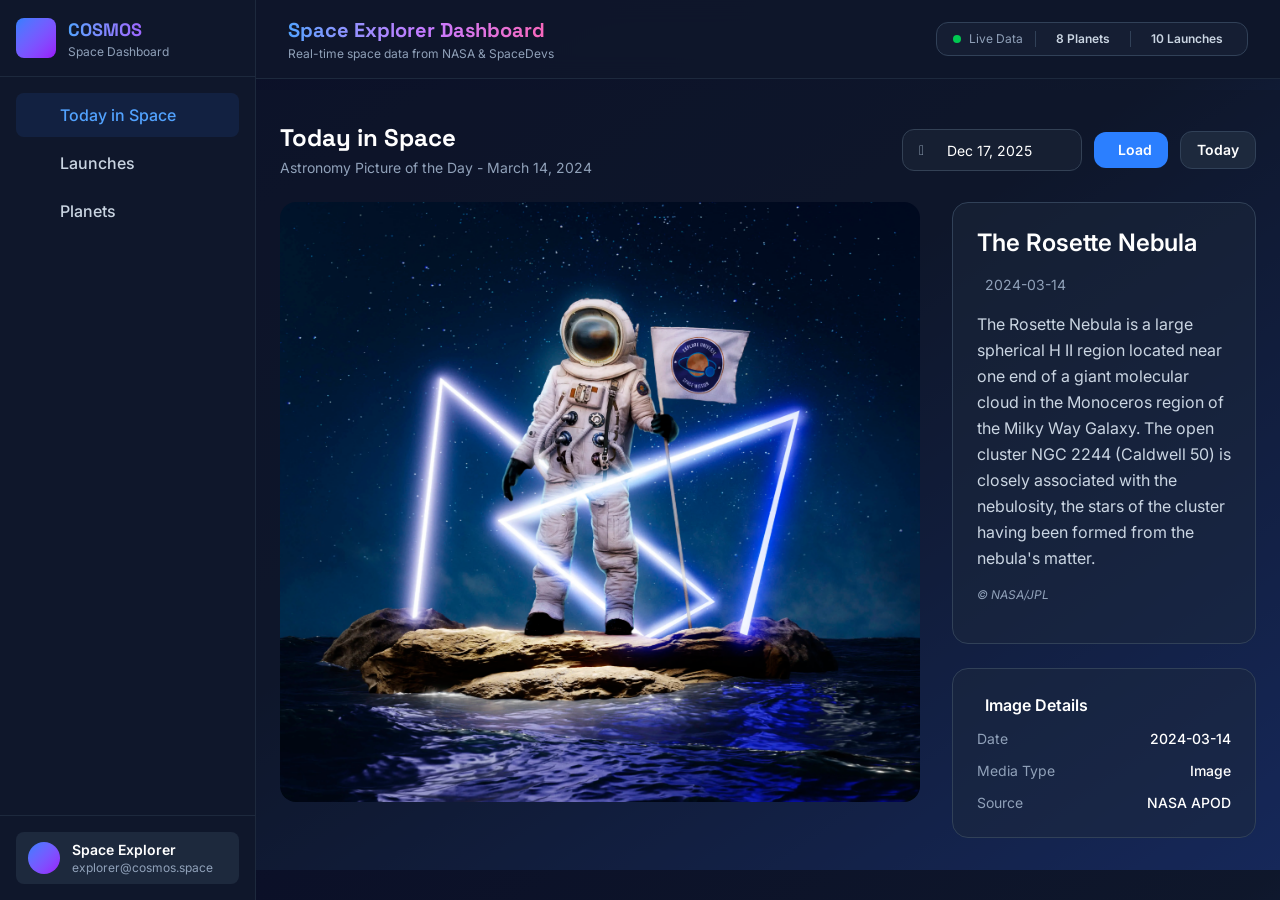
==== commit 9915a99e: "fetch api data" ====
--- a/Cosmos Space Dashboard/index.html
+++ b/Cosmos Space Dashboard/index.html
@@ -452,6 +452,7 @@
                 </div>
               </div>
             </div>
+            
           </div>
           <div class="mb-6">
             <h3 class="text-xl font-semibold mb-4">All Upcoming Launches</h3>
@@ -460,196 +461,7 @@
             id="launches-grid"
             class="grid grid-cols-1 md:grid-cols-2 lg:grid-cols-3 gap-6"
           >
-            <!-- STATIC LAUNCH CARD 1 -->
-            <div
-              class="bg-slate-800/50 border border-slate-700 rounded-2xl overflow-hidden hover:border-blue-500/30 transition-all group cursor-pointer"
-            >
-              <div
-                class="relative h-48 bg-slate-900/50 flex items-center justify-center"
-              >
-                <i class="fas fa-space-shuttle text-5xl text-slate-700"></i>
-                <div class="absolute top-3 right-3">
-                  <span
-                    class="px-3 py-1 bg-green-500/90 text-white backdrop-blur-sm rounded-full text-xs font-semibold"
-                  >
-                    Go
-                  </span>
-                </div>
-              </div>
-              <div class="p-5">
-                <div class="mb-3">
-                  <h4
-                    class="font-bold text-lg mb-2 line-clamp-2 group-hover:text-blue-400 transition-colors"
-                  >
-                    Falcon 9 Block 5 | Starlink Group 6-44
-                  </h4>
-                  <p class="text-sm text-slate-400 flex items-center gap-2">
-                    <i class="fas fa-building text-xs"></i>
-                    SpaceX
-                  </p>
-                </div>
-                <div class="space-y-2 mb-4">
-                  <div class="flex items-center gap-2 text-sm">
-                    <i class="fas fa-calendar text-slate-500 w-4"></i>
-                    <span class="text-slate-300">Mar 15, 2024</span>
-                  </div>
-                  <div class="flex items-center gap-2 text-sm">
-                    <i class="fas fa-clock text-slate-500 w-4"></i>
-                    <span class="text-slate-300">23:00 UTC</span>
-                  </div>
-                  <div class="flex items-center gap-2 text-sm">
-                    <i class="fas fa-rocket text-slate-500 w-4"></i>
-                    <span class="text-slate-300">Falcon 9</span>
-                  </div>
-                  <div class="flex items-center gap-2 text-sm">
-                    <i class="fas fa-map-marker-alt text-slate-500 w-4"></i>
-                    <span class="text-slate-300 line-clamp-1">KSC, LC-39A</span>
-                  </div>
-                </div>
-                <div
-                  class="flex items-center gap-2 pt-4 border-t border-slate-700"
-                >
-                  <button
-                    class="flex-1 px-4 py-2 bg-slate-700 rounded-lg hover:bg-slate-600 transition-colors text-sm font-semibold"
-                  >
-                    Details
-                  </button>
-                  <button
-                    class="px-3 py-2 bg-slate-700 rounded-lg hover:bg-slate-600 transition-colors"
-                  >
-                    <i class="far fa-heart"></i>
-                  </button>
-                </div>
-              </div>
-            </div>
-            <!-- STATIC LAUNCH CARD 2 -->
-            <div
-              class="bg-slate-800/50 border border-slate-700 rounded-2xl overflow-hidden hover:border-blue-500/30 transition-all group cursor-pointer"
-            >
-              <div
-                class="relative h-48 bg-slate-900/50 flex items-center justify-center"
-              >
-                <i class="fas fa-rocket text-5xl text-slate-700"></i>
-                <div class="absolute top-3 right-3">
-                  <span
-                    class="px-3 py-1 bg-yellow-500/90 text-white backdrop-blur-sm rounded-full text-xs font-semibold"
-                  >
-                    TBC
-                  </span>
-                </div>
-              </div>
-              <div class="p-5">
-                <div class="mb-3">
-                  <h4
-                    class="font-bold text-lg mb-2 line-clamp-2 group-hover:text-blue-400 transition-colors"
-                  >
-                    Electron | "Owl Night Long"
-                  </h4>
-                  <p class="text-sm text-slate-400 flex items-center gap-2">
-                    <i class="fas fa-building text-xs"></i>
-                    Rocket Lab
-                  </p>
-                </div>
-                <div class="space-y-2 mb-4">
-                  <div class="flex items-center gap-2 text-sm">
-                    <i class="fas fa-calendar text-slate-500 w-4"></i>
-                    <span class="text-slate-300">Mar 16, 2024</span>
-                  </div>
-                  <div class="flex items-center gap-2 text-sm">
-                    <i class="fas fa-clock text-slate-500 w-4"></i>
-                    <span class="text-slate-300">09:15 UTC</span>
-                  </div>
-                  <div class="flex items-center gap-2 text-sm">
-                    <i class="fas fa-rocket text-slate-500 w-4"></i>
-                    <span class="text-slate-300">Electron</span>
-                  </div>
-                  <div class="flex items-center gap-2 text-sm">
-                    <i class="fas fa-map-marker-alt text-slate-500 w-4"></i>
-                    <span class="text-slate-300 line-clamp-1"
-                      >Mahia Peninsula, NZ</span
-                    >
-                  </div>
-                </div>
-                <div
-                  class="flex items-center gap-2 pt-4 border-t border-slate-700"
-                >
-                  <button
-                    class="flex-1 px-4 py-2 bg-slate-700 rounded-lg hover:bg-slate-600 transition-colors text-sm font-semibold"
-                  >
-                    Details
-                  </button>
-                  <button
-                    class="px-3 py-2 bg-slate-700 rounded-lg hover:bg-slate-600 transition-colors"
-                  >
-                    <i class="far fa-heart"></i>
-                  </button>
-                </div>
-              </div>
-            </div>
-            <!-- STATIC LAUNCH CARD 3 -->
-            <div
-              class="bg-slate-800/50 border border-slate-700 rounded-2xl overflow-hidden hover:border-blue-500/30 transition-all group cursor-pointer"
-            >
-              <div
-                class="relative h-48 bg-slate-900/50 flex items-center justify-center"
-              >
-                <i class="fas fa-satellite-dish text-5xl text-slate-700"></i>
-                <div class="absolute top-3 right-3">
-                  <span
-                    class="px-3 py-1 bg-blue-500/90 text-white backdrop-blur-sm rounded-full text-xs font-semibold"
-                  >
-                    TBD
-                  </span>
-                </div>
-              </div>
-              <div class="p-5">
-                <div class="mb-3">
-                  <h4
-                    class="font-bold text-lg mb-2 line-clamp-2 group-hover:text-blue-400 transition-colors"
-                  >
-                    Ariane 6 | Maiden Flight
-                  </h4>
-                  <p class="text-sm text-slate-400 flex items-center gap-2">
-                    <i class="fas fa-building text-xs"></i>
-                    Arianespace
-                  </p>
-                </div>
-                <div class="space-y-2 mb-4">
-                  <div class="flex items-center gap-2 text-sm">
-                    <i class="fas fa-calendar text-slate-500 w-4"></i>
-                    <span class="text-slate-300">June 2024</span>
-                  </div>
-                  <div class="flex items-center gap-2 text-sm">
-                    <i class="fas fa-clock text-slate-500 w-4"></i>
-                    <span class="text-slate-300">TBD</span>
-                  </div>
-                  <div class="flex items-center gap-2 text-sm">
-                    <i class="fas fa-rocket text-slate-500 w-4"></i>
-                    <span class="text-slate-300">Ariane 62</span>
-                  </div>
-                  <div class="flex items-center gap-2 text-sm">
-                    <i class="fas fa-map-marker-alt text-slate-500 w-4"></i>
-                    <span class="text-slate-300 line-clamp-1"
-                      >Guiana Space Centre</span
-                    >
-                  </div>
-                </div>
-                <div
-                  class="flex items-center gap-2 pt-4 border-t border-slate-700"
-                >
-                  <button
-                    class="flex-1 px-4 py-2 bg-slate-700 rounded-lg hover:bg-slate-600 transition-colors text-sm font-semibold"
-                  >
-                    Details
-                  </button>
-                  <button
-                    class="px-3 py-2 bg-slate-700 rounded-lg hover:bg-slate-600 transition-colors"
-                  >
-                    <i class="far fa-heart"></i>
-                  </button>
-                </div>
-              </div>
-            </div>
+            
           </div>
         </div>
       </section>
@@ -680,6 +492,7 @@
               style="--planet-color: #eab308"
               onmouseover="this.style.borderColor='#eab30880'"
               onmouseout="this.style.borderColor='#334155'"
+              onclick="showPlanetDetails('mercure')"
             >
               <div class="relative mb-3 h-24 flex items-center justify-center">
                 <img
@@ -698,6 +511,7 @@
               style="--planet-color: #f97316"
               onmouseover="this.style.borderColor='#f9731680'"
               onmouseout="this.style.borderColor='#334155'"
+              onclick="showPlanetDetails('venus')"
             >
               <div class="relative mb-3 h-24 flex items-center justify-center">
                 <img
@@ -716,6 +530,7 @@
               style="--planet-color: #3b82f6"
               onmouseover="this.style.borderColor='#3b82f680'"
               onmouseout="this.style.borderColor='#334155'"
+              onclick="showPlanetDetails('terre')"
             >
               <div class="relative mb-3 h-24 flex items-center justify-center">
                 <img
@@ -734,6 +549,7 @@
               style="--planet-color: #ef4444"
               onmouseover="this.style.borderColor='#ef444480'"
               onmouseout="this.style.borderColor='#334155'"
+              onclick="showPlanetDetails('mars')"
             >
               <div class="relative mb-3 h-24 flex items-center justify-center">
                 <img
@@ -752,6 +568,7 @@
               style="--planet-color: #fb923c"
               onmouseover="this.style.borderColor='#fb923c80'"
               onmouseout="this.style.borderColor='#334155'"
+              onclick="showPlanetDetails('jupiter')"
             >
               <div class="relative mb-3 h-24 flex items-center justify-center">
                 <img
@@ -770,6 +587,7 @@
               style="--planet-color: #facc15"
               onmouseover="this.style.borderColor='#facc1580'"
               onmouseout="this.style.borderColor='#334155'"
+              onclick="showPlanetDetails('saturne')"
             >
               <div class="relative mb-3 h-24 flex items-center justify-center">
                 <img
@@ -788,6 +606,7 @@
               style="--planet-color: #06b6d4"
               onmouseover="this.style.borderColor='#06b6d480'"
               onmouseout="this.style.borderColor='#334155'"
+              onclick="showPlanetDetails('uranus')"
             >
               <div class="relative mb-3 h-24 flex items-center justify-center">
                 <img
@@ -806,6 +625,7 @@
               style="--planet-color: #2563eb"
               onmouseover="this.style.borderColor='#2563eb80'"
               onmouseout="this.style.borderColor='#334155'"
+              onclick="showPlanetDetails('neptune')"
             >
               <div class="relative mb-3 h-24 flex items-center justify-center">
                 <img
